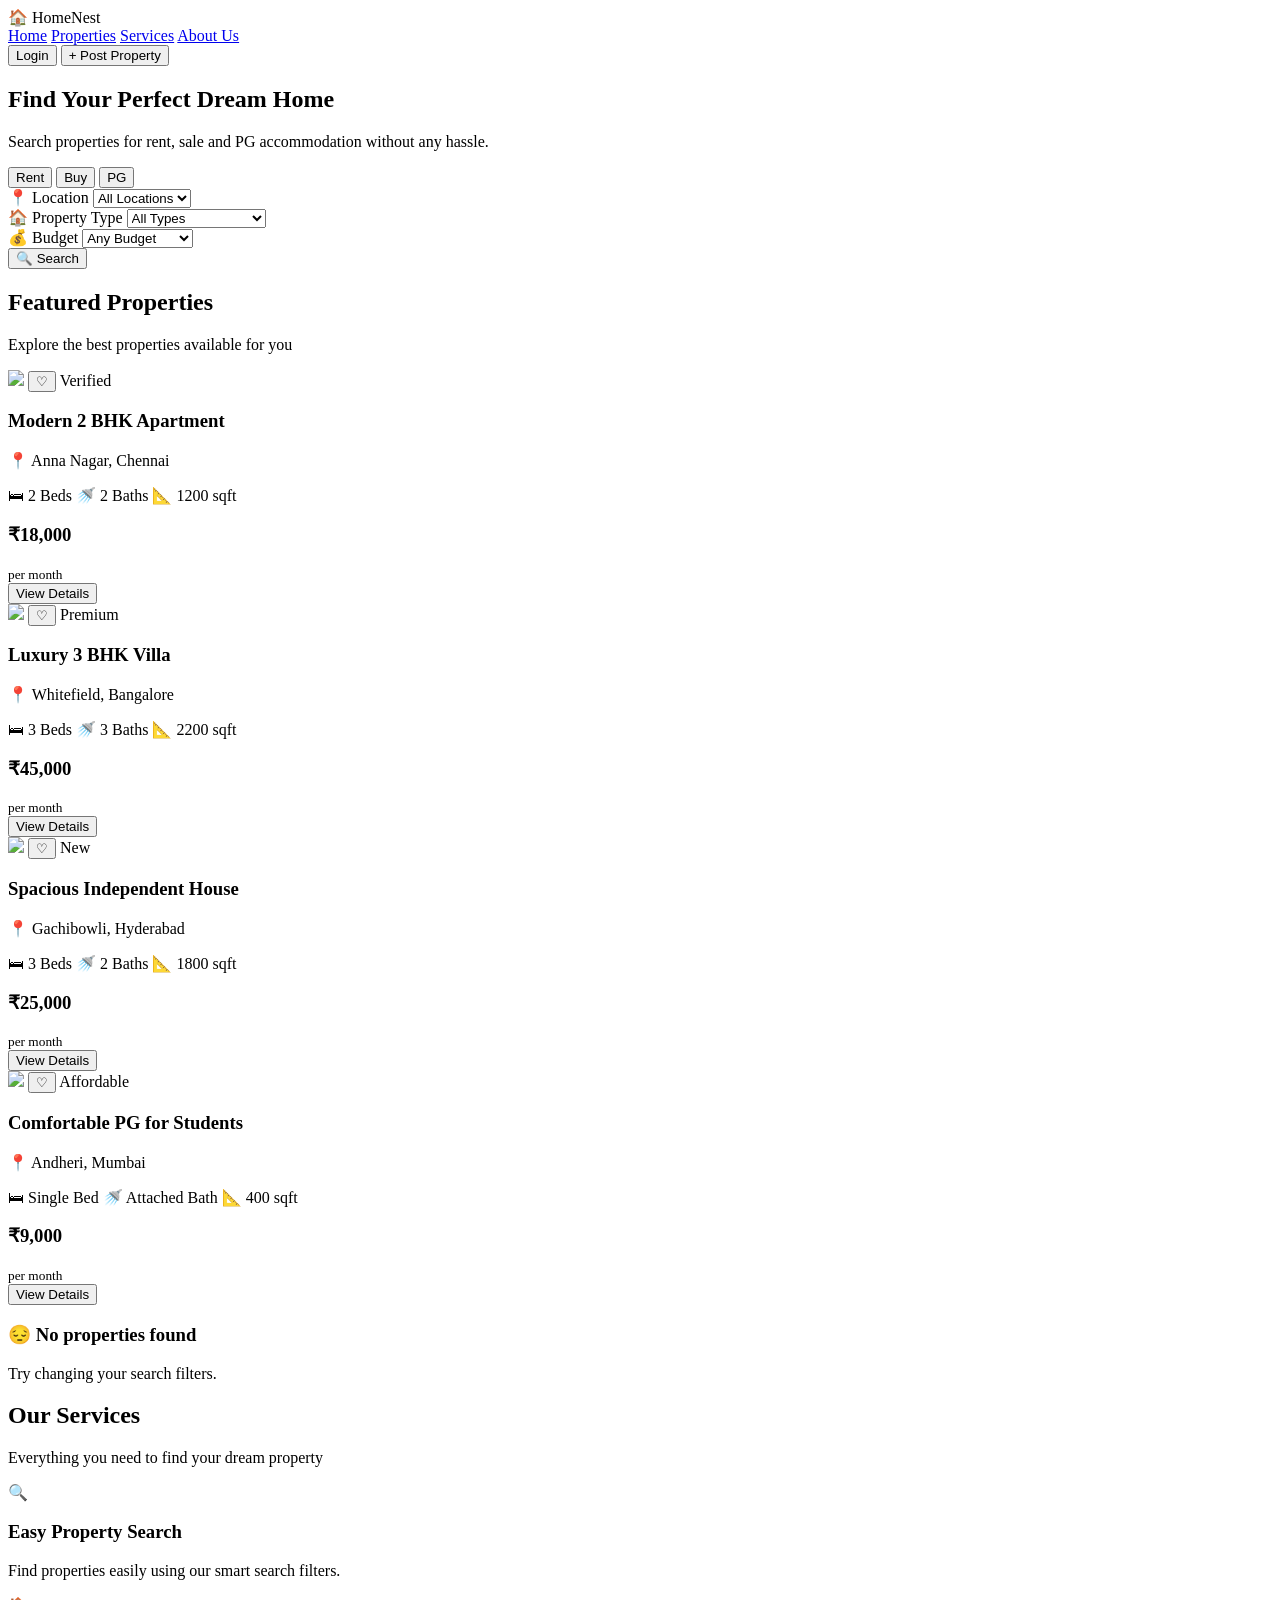
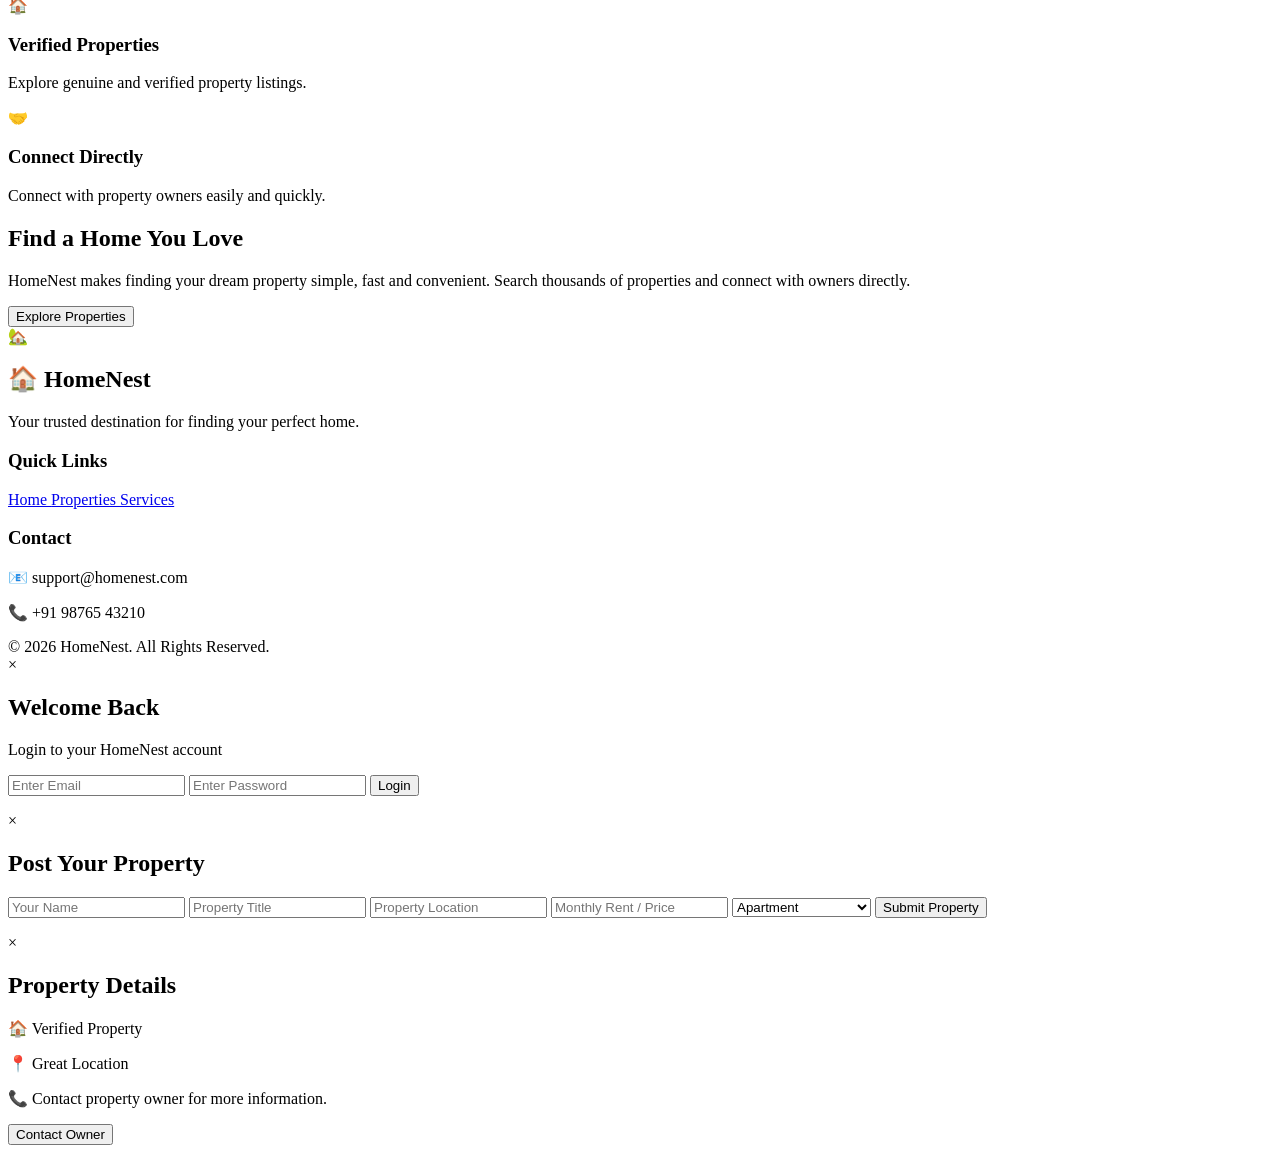
==== index.html @ fd01ce0f "Move index.html to root" ====
<!DOCTYPE html>
<html lang="en">
<head>
    <meta charset="UTF-8">
    <meta name="viewport" content="width=device-width, initial-scale=1.0">

    <title>HomeNest - Find Your Perfect Home</title>

    <link rel="stylesheet" href="style.css">

    <!-- Google Font -->
    <link href="https://fonts.googleapis.com/css2?family=Poppins:wght@300;400;500;600;700&display=swap" rel="stylesheet">
</head>

<body>

    <!-- ================= HEADER ================= -->

    <header class="header">

        <div class="logo">
            <span>🏠</span> HomeNest
        </div>

        <nav class="navbar">
            <a href="#home">Home</a>
            <a href="#properties">Properties</a>
            <a href="#services">Services</a>
            <a href="#about">About Us</a>
        </nav>

        <div class="header-buttons">
            <button class="login-btn" onclick="openLogin()">
                Login
            </button>

            <button class="post-btn" onclick="openPostProperty()">
                + Post Property
            </button>
        </div>

    </header>


    <!-- ================= HERO SECTION ================= -->

    <section class="hero" id="home">

        <div class="hero-content">

            <h1>
                Find Your Perfect
                <span>Dream Home</span>
            </h1>

            <p>
                Search properties for rent, sale and PG accommodation
                without any hassle.
            </p>


            <!-- PROPERTY TYPE -->

            <div class="property-tabs">

                <button class="tab active" onclick="changeTab(this, 'Rent')">
                    Rent
                </button>

                <button class="tab" onclick="changeTab(this, 'Buy')">
                    Buy
                </button>

                <button class="tab" onclick="changeTab(this, 'PG')">
                    PG
                </button>

            </div>


            <!-- SEARCH BOX -->

            <div class="search-box">

                <div class="search-field">

                    <label>📍 Location</label>

                    <select id="location">

                        <option value="all">
                            All Locations
                        </option>

                        <option value="chennai">
                            Chennai
                        </option>

                        <option value="bangalore">
                            Bangalore
                        </option>

                        <option value="hyderabad">
                            Hyderabad
                        </option>

                        <option value="mumbai">
                            Mumbai
                        </option>

                    </select>

                </div>


                <div class="search-field">

                    <label>🏠 Property Type</label>

                    <select id="propertyType">

                        <option value="all">
                            All Types
                        </option>

                        <option value="Apartment">
                            Apartment
                        </option>

                        <option value="Villa">
                            Villa
                        </option>

                        <option value="House">
                            Independent House
                        </option>

                        <option value="PG">
                            PG
                        </option>

                    </select>

                </div>


                <div class="search-field">

                    <label>💰 Budget</label>

                    <select id="budget">

                        <option value="all">
                            Any Budget
                        </option>

                        <option value="10000">
                            Below ₹10,000
                        </option>

                        <option value="20000">
                            Below ₹20,000
                        </option>

                        <option value="50000">
                            Below ₹50,000
                        </option>

                    </select>

                </div>


                <button class="search-btn" onclick="searchProperties()">
                    🔍 Search
                </button>

            </div>

        </div>

    </section>


    <!-- ================= PROPERTY SECTION ================= -->

    <section class="properties-section" id="properties">

        <div class="section-title">

            <h2>
                Featured Properties
            </h2>

            <p>
                Explore the best properties available for you
            </p>

        </div>


        <div class="property-container" id="propertyContainer">


            <!-- PROPERTY 1 -->

            <div class="property-card"
                 data-location="chennai"
                 data-type="Apartment"
                 data-price="18000">

                <div class="property-image">

                    <img src="https://images.unsplash.com/photo-1600607687920-4e2a09cf159d?auto=format&fit=crop&w=800&q=80">

                    <button class="favorite"
                            onclick="toggleFavorite(this)">
                        ♡
                    </button>

                    <span class="property-tag">
                        Verified
                    </span>

                </div>


                <div class="property-info">

                    <h3>
                        Modern 2 BHK Apartment
                    </h3>

                    <p class="location">
                        📍 Anna Nagar, Chennai
                    </p>

                    <div class="property-details">

                        <span>🛏 2 Beds</span>

                        <span>🚿 2 Baths</span>

                        <span>📐 1200 sqft</span>

                    </div>


                    <div class="property-bottom">

                        <div>

                            <h3>
                                ₹18,000
                            </h3>

                            <small>
                                per month
                            </small>

                        </div>

                        <button onclick="viewProperty('Modern 2 BHK Apartment')">
                            View Details
                        </button>

                    </div>

                </div>

            </div>



            <!-- PROPERTY 2 -->

            <div class="property-card"
                 data-location="bangalore"
                 data-type="Villa"
                 data-price="45000">

                <div class="property-image">

                    <img src="https://images.unsplash.com/photo-1600585154340-be6161a56a0c?auto=format&fit=crop&w=800&q=80">

                    <button class="favorite"
                            onclick="toggleFavorite(this)">
                        ♡
                    </button>

                    <span class="property-tag">
                        Premium
                    </span>

                </div>


                <div class="property-info">

                    <h3>
                        Luxury 3 BHK Villa
                    </h3>

                    <p class="location">
                        📍 Whitefield, Bangalore
                    </p>

                    <div class="property-details">

                        <span>🛏 3 Beds</span>

                        <span>🚿 3 Baths</span>

                        <span>📐 2200 sqft</span>

                    </div>


                    <div class="property-bottom">

                        <div>

                            <h3>
                                ₹45,000
                            </h3>

                            <small>
                                per month
                            </small>

                        </div>

                        <button onclick="viewProperty('Luxury 3 BHK Villa')">
                            View Details
                        </button>

                    </div>

                </div>

            </div>



            <!-- PROPERTY 3 -->

            <div class="property-card"
                 data-location="hyderabad"
                 data-type="House"
                 data-price="25000">

                <div class="property-image">

                    <img src="https://images.unsplash.com/photo-1600047509807-ba8f99d2cdde?auto=format&fit=crop&w=800&q=80">

                    <button class="favorite"
                            onclick="toggleFavorite(this)">
                        ♡
                    </button>

                    <span class="property-tag">
                        New
                    </span>

                </div>


                <div class="property-info">

                    <h3>
                        Spacious Independent House
                    </h3>

                    <p class="location">
                        📍 Gachibowli, Hyderabad
                    </p>

                    <div class="property-details">

                        <span>🛏 3 Beds</span>

                        <span>🚿 2 Baths</span>

                        <span>📐 1800 sqft</span>

                    </div>


                    <div class="property-bottom">

                        <div>

                            <h3>
                                ₹25,000
                            </h3>

                            <small>
                                per month
                            </small>

                        </div>

                        <button onclick="viewProperty('Spacious Independent House')">
                            View Details
                        </button>

                    </div>

                </div>

            </div>



            <!-- PROPERTY 4 -->

            <div class="property-card"
                 data-location="mumbai"
                 data-type="PG"
                 data-price="9000">

                <div class="property-image">

                    <img src="https://images.unsplash.com/photo-1522708323590-d24dbb6b0267?auto=format&fit=crop&w=800&q=80">

                    <button class="favorite"
                            onclick="toggleFavorite(this)">
                        ♡
                    </button>

                    <span class="property-tag">
                        Affordable
                    </span>

                </div>


                <div class="property-info">

                    <h3>
                        Comfortable PG for Students
                    </h3>

                    <p class="location">
                        📍 Andheri, Mumbai
                    </p>

                    <div class="property-details">

                        <span>🛏 Single Bed</span>

                        <span>🚿 Attached Bath</span>

                        <span>📐 400 sqft</span>

                    </div>


                    <div class="property-bottom">

                        <div>

                            <h3>
                                ₹9,000
                            </h3>

                            <small>
                                per month
                            </small>

                        </div>

                        <button onclick="viewProperty('Comfortable PG for Students')">
                            View Details
                        </button>

                    </div>

                </div>

            </div>


        </div>


        <div class="no-results" id="noResults">

            <h3>
                😔 No properties found
            </h3>

            <p>
                Try changing your search filters.
            </p>

        </div>

    </section>



    <!-- ================= SERVICES ================= -->

    <section class="services" id="services">

        <div class="section-title">

            <h2>
                Our Services
            </h2>

            <p>
                Everything you need to find your dream property
            </p>

        </div>


        <div class="service-container">

            <div class="service-card">

                <div class="service-icon">
                    🔍
                </div>

                <h3>
                    Easy Property Search
                </h3>

                <p>
                    Find properties easily using our smart search filters.
                </p>

            </div>


            <div class="service-card">

                <div class="service-icon">
                    🏠
                </div>

                <h3>
                    Verified Properties
                </h3>

                <p>
                    Explore genuine and verified property listings.
                </p>

            </div>


            <div class="service-card">

                <div class="service-icon">
                    🤝
                </div>

                <h3>
                    Connect Directly
                </h3>

                <p>
                    Connect with property owners easily and quickly.
                </p>

            </div>

        </div>

    </section>



    <!-- ================= ABOUT ================= -->

    <section class="about" id="about">

        <div class="about-content">

            <div>

                <h2>
                    Find a Home You Love
                </h2>

                <p>
                    HomeNest makes finding your dream property
                    simple, fast and convenient. Search thousands
                    of properties and connect with owners directly.
                </p>

                <button onclick="scrollToProperties()">
                    Explore Properties
                </button>

            </div>

            <div class="about-icon">
                🏡
            </div>

        </div>

    </section>



    <!-- ================= FOOTER ================= -->

    <footer>

        <div class="footer-content">

            <div>

                <h2>
                    🏠 HomeNest
                </h2>

                <p>
                    Your trusted destination for finding
                    your perfect home.
                </p>

            </div>


            <div>

                <h3>
                    Quick Links
                </h3>

                <a href="#home">
                    Home
                </a>

                <a href="#properties">
                    Properties
                </a>

                <a href="#services">
                    Services
                </a>

            </div>


            <div>

                <h3>
                    Contact
                </h3>

                <p>
                    📧 support@homenest.com
                </p>

                <p>
                    📞 +91 98765 43210
                </p>

            </div>

        </div>


        <div class="copyright">

            © 2026 HomeNest. All Rights Reserved.

        </div>

    </footer>



    <!-- ================= LOGIN MODAL ================= -->

    <div class="modal" id="loginModal">

        <div class="modal-content">

            <span class="close"
                  onclick="closeLogin()">
                ×
            </span>

            <h2>
                Welcome Back
            </h2>

            <p>
                Login to your HomeNest account
            </p>


            <input type="email"
                   placeholder="Enter Email">


            <input type="password"
                   placeholder="Enter Password">


            <button onclick="loginUser()">
                Login
            </button>


            <p id="loginMessage"></p>

        </div>

    </div>



    <!-- ================= POST PROPERTY MODAL ================= -->

    <div class="modal" id="postModal">

        <div class="modal-content">

            <span class="close"
                  onclick="closePostProperty()">
                ×
            </span>

            <h2>
                Post Your Property
            </h2>


            <input type="text"
                   id="ownerName"
                   placeholder="Your Name">


            <input type="text"
                   id="propertyTitle"
                   placeholder="Property Title">


            <input type="text"
                   id="propertyLocation"
                   placeholder="Property Location">


            <input type="number"
                   id="propertyPrice"
                   placeholder="Monthly Rent / Price">


            <select id="postPropertyType">

                <option>
                    Apartment
                </option>

                <option>
                    Villa
                </option>

                <option>
                    Independent House
                </option>

                <option>
                    PG
                </option>

            </select>


            <button onclick="postProperty()">
                Submit Property
            </button>


            <p id="postMessage"></p>

        </div>

    </div>



    <!-- ================= DETAILS MODAL ================= -->

    <div class="modal" id="detailsModal">

        <div class="modal-content">

            <span class="close"
                  onclick="closeDetails()">
                ×
            </span>

            <h2 id="detailsTitle">
                Property Details
            </h2>

            <p>
                🏠 Verified Property
            </p>

            <p>
                📍 Great Location
            </p>

            <p>
                📞 Contact property owner for more information.
            </p>

            <button onclick="alert('Owner contact request sent!')">
                Contact Owner
            </button>

        </div>

    </div>



    <script src="script.js"></script>

</body>
</html>
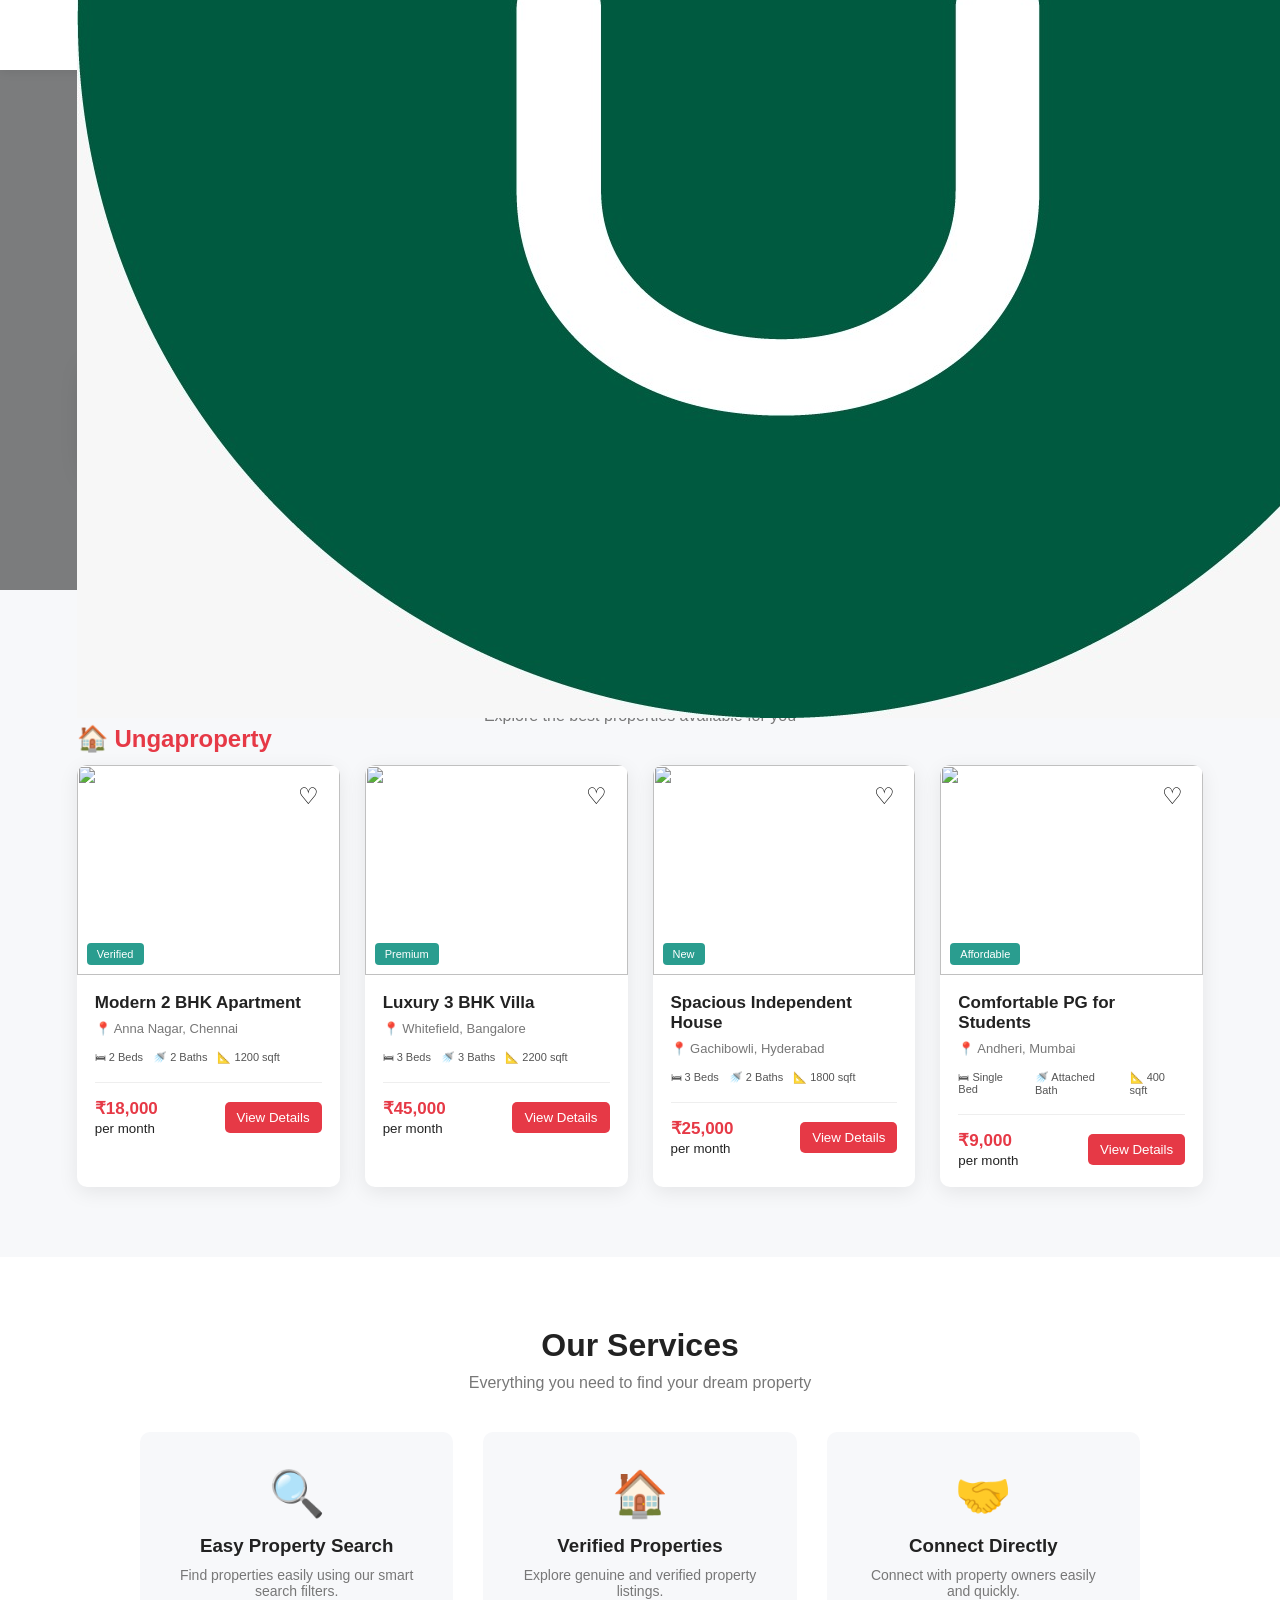
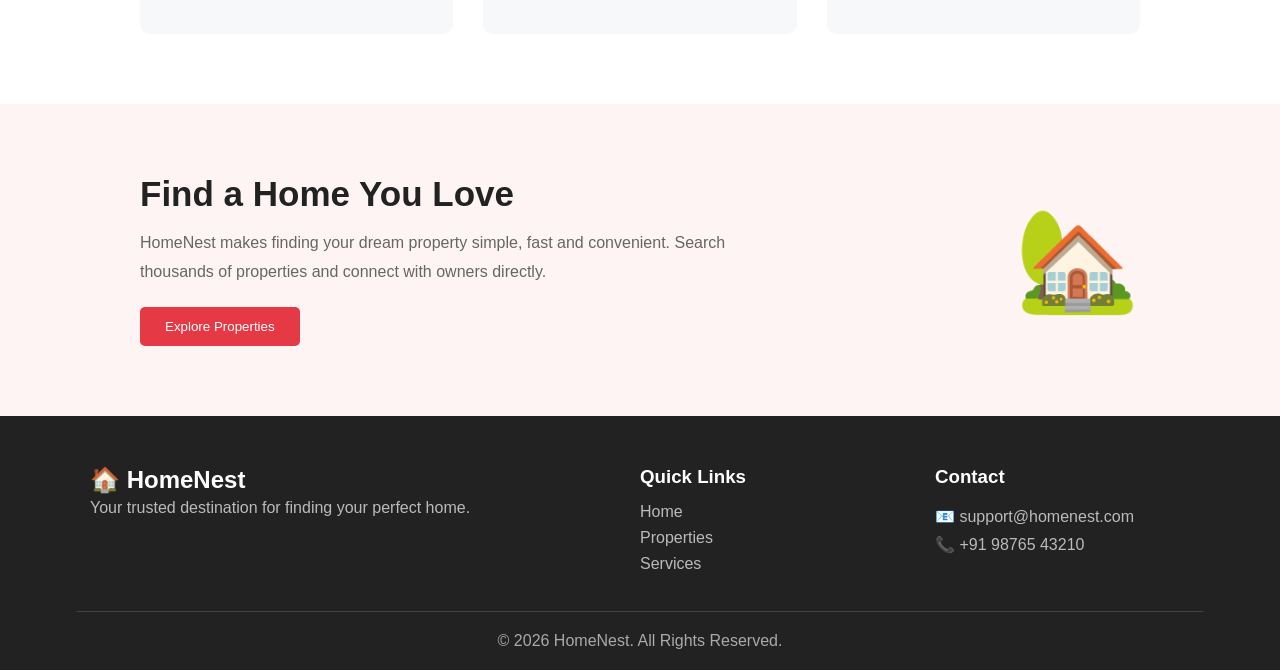
==== commit 145da01d: "Update Ungaproperty logo" ====
--- a/index.html
+++ b/index.html
@@ -4,7 +4,7 @@
     <meta charset="UTF-8">
     <meta name="viewport" content="width=device-width, initial-scale=1.0">
 
-    <title>HomeNest - Find Your Perfect Home</title>
+    <title>Ungaproperty - Find Your Perfect Home</title>
 
     <link rel="stylesheet" href="style.css">
 
@@ -19,7 +19,8 @@
     <header class="header">
 
         <div class="logo">
-            <span>🏠</span> HomeNest
+            <img src="logo.jpg.jpeg"alt="Ungaproperty logo">
+            <span>🏠</span> Ungaproperty
         </div>
 
         <nav class="navbar">
--- a/style.css
+++ b/style.css
@@ -0,0 +1,592 @@
+* {
+    margin: 0;
+    padding: 0;
+    box-sizing: border-box;
+}
+
+html {
+    scroll-behavior: smooth;
+}
+
+body {
+    font-family: "Poppins", sans-serif;
+    background: #f7f8fa;
+    color: #222;
+}
+
+
+/* ================= HEADER ================= */
+
+.header {
+    height: 70px;
+    background: white;
+    display: flex;
+    align-items: center;
+    justify-content: space-between;
+    padding: 0 6%;
+    box-shadow: 0 2px 10px rgba(0,0,0,0.08);
+    position: sticky;
+    top: 0;
+    z-index: 1000;
+}
+
+.logo {
+    font-size: 24px;
+    font-weight: 700;
+    color: #e63946;
+}
+
+.logo span {
+    font-size: 25px;
+}
+
+.navbar {
+    display: flex;
+    gap: 30px;
+}
+
+.navbar a {
+    text-decoration: none;
+    color: #333;
+    font-size: 15px;
+    font-weight: 500;
+}
+
+.navbar a:hover {
+    color: #e63946;
+}
+
+.header-buttons {
+    display: flex;
+    gap: 10px;
+}
+
+.login-btn,
+.post-btn {
+    padding: 10px 18px;
+    border-radius: 6px;
+    cursor: pointer;
+    font-weight: 500;
+}
+
+.login-btn {
+    background: white;
+    border: 1px solid #e63946;
+    color: #e63946;
+}
+
+.post-btn {
+    border: none;
+    background: #e63946;
+    color: white;
+}
+
+.login-btn:hover,
+.post-btn:hover {
+    opacity: 0.85;
+}
+
+
+/* ================= HERO ================= */
+
+.hero {
+    min-height: 520px;
+    background:
+    linear-gradient(
+        rgba(0,0,0,0.5),
+        rgba(0,0,0,0.5)
+    ),
+    url("https://images.unsplash.com/photo-1600607687939-ce8a6c25118c?auto=format&fit=crop&w=1600&q=80");
+
+    background-size: cover;
+    background-position: center;
+
+    display: flex;
+    justify-content: center;
+    align-items: center;
+
+    padding: 60px 20px;
+}
+
+.hero-content {
+    width: 100%;
+    max-width: 1100px;
+    text-align: center;
+    color: white;
+}
+
+.hero h1 {
+    font-size: 48px;
+    margin-bottom: 15px;
+}
+
+.hero h1 span {
+    color: #ffca3a;
+}
+
+.hero p {
+    font-size: 18px;
+    margin-bottom: 30px;
+}
+
+
+/* ================= TABS ================= */
+
+.property-tabs {
+    display: flex;
+    justify-content: center;
+    margin-bottom: 0;
+}
+
+.tab {
+    padding: 13px 40px;
+    border: none;
+    background: white;
+    cursor: pointer;
+    font-size: 15px;
+}
+
+.tab:first-child {
+    border-radius: 8px 0 0 0;
+}
+
+.tab:last-child {
+    border-radius: 0 8px 0 0;
+}
+
+.tab.active {
+    background: #e63946;
+    color: white;
+}
+
+
+/* ================= SEARCH ================= */
+
+.search-box {
+    background: white;
+    padding: 20px;
+    display: flex;
+    gap: 15px;
+    align-items: end;
+    border-radius: 0 8px 8px 8px;
+    box-shadow: 0 10px 30px rgba(0,0,0,0.2);
+}
+
+.search-field {
+    flex: 1;
+    text-align: left;
+}
+
+.search-field label {
+    display: block;
+    color: #555;
+    font-size: 13px;
+    margin-bottom: 6px;
+}
+
+.search-field select {
+    width: 100%;
+    padding: 12px;
+    border: 1px solid #ddd;
+    border-radius: 5px;
+    outline: none;
+}
+
+.search-btn {
+    height: 45px;
+    padding: 0 25px;
+    background: #e63946;
+    color: white;
+    border: none;
+    border-radius: 5px;
+    cursor: pointer;
+    font-size: 15px;
+}
+
+.search-btn:hover {
+    background: #c92f3b;
+}
+
+
+/* ================= SECTION ================= */
+
+.properties-section,
+.services {
+    padding: 70px 6%;
+}
+
+.section-title {
+    text-align: center;
+    margin-bottom: 40px;
+}
+
+.section-title h2 {
+    font-size: 32px;
+    margin-bottom: 10px;
+}
+
+.section-title p {
+    color: #777;
+}
+
+
+/* ================= PROPERTY CARDS ================= */
+
+.property-container {
+    display: grid;
+    grid-template-columns: repeat(4, 1fr);
+    gap: 25px;
+}
+
+.property-card {
+    background: white;
+    border-radius: 10px;
+    overflow: hidden;
+    box-shadow: 0 5px 20px rgba(0,0,0,0.08);
+    transition: 0.3s;
+}
+
+.property-card:hover {
+    transform: translateY(-5px);
+    box-shadow: 0 10px 30px rgba(0,0,0,0.15);
+}
+
+.property-image {
+    height: 210px;
+    position: relative;
+}
+
+.property-image img {
+    width: 100%;
+    height: 100%;
+    object-fit: cover;
+}
+
+.favorite {
+    position: absolute;
+    top: 12px;
+    right: 12px;
+    width: 38px;
+    height: 38px;
+    border-radius: 50%;
+    border: none;
+    background: white;
+    font-size: 23px;
+    cursor: pointer;
+}
+
+.favorite.active {
+    color: #e63946;
+}
+
+.property-tag {
+    position: absolute;
+    bottom: 10px;
+    left: 10px;
+    background: #2a9d8f;
+    color: white;
+    padding: 5px 10px;
+    border-radius: 4px;
+    font-size: 11px;
+}
+
+.property-info {
+    padding: 18px;
+}
+
+.property-info h3 {
+    font-size: 17px;
+    margin-bottom: 8px;
+}
+
+.location {
+    color: #777;
+    font-size: 13px;
+    margin-bottom: 15px;
+}
+
+.property-details {
+    display: flex;
+    gap: 10px;
+    font-size: 11px;
+    color: #555;
+    margin-bottom: 18px;
+}
+
+.property-bottom {
+    display: flex;
+    align-items: center;
+    justify-content: space-between;
+    border-top: 1px solid #eee;
+    padding-top: 15px;
+}
+
+.property-bottom h3 {
+    color: #e63946;
+    margin: 0;
+}
+
+.property-bottom button {
+    background: #e63946;
+    color: white;
+    border: none;
+    padding: 8px 12px;
+    border-radius: 5px;
+    cursor: pointer;
+}
+
+.no-results {
+    display: none;
+    text-align: center;
+    padding: 50px;
+}
+
+
+/* ================= SERVICES ================= */
+
+.services {
+    background: white;
+}
+
+.service-container {
+    display: grid;
+    grid-template-columns: repeat(3, 1fr);
+    gap: 30px;
+    max-width: 1000px;
+    margin: auto;
+}
+
+.service-card {
+    text-align: center;
+    padding: 35px;
+    border-radius: 10px;
+    background: #f7f8fa;
+}
+
+.service-icon {
+    font-size: 45px;
+    margin-bottom: 15px;
+}
+
+.service-card h3 {
+    margin-bottom: 10px;
+}
+
+.service-card p {
+    color: #777;
+    font-size: 14px;
+}
+
+
+/* ================= ABOUT ================= */
+
+.about {
+    padding: 70px 6%;
+    background: #fff4f4;
+}
+
+.about-content {
+    max-width: 1000px;
+    margin: auto;
+    display: flex;
+    align-items: center;
+    justify-content: space-between;
+}
+
+.about-content h2 {
+    font-size: 35px;
+    margin-bottom: 15px;
+}
+
+.about-content p {
+    max-width: 600px;
+    color: #666;
+    line-height: 1.8;
+}
+
+.about-content button {
+    margin-top: 20px;
+    padding: 12px 25px;
+    border: none;
+    border-radius: 5px;
+    background: #e63946;
+    color: white;
+    cursor: pointer;
+}
+
+.about-icon {
+    font-size: 100px;
+}
+
+
+/* ================= FOOTER ================= */
+
+footer {
+    background: #222;
+    color: white;
+    padding: 50px 6% 20px;
+}
+
+.footer-content {
+    display: grid;
+    grid-template-columns: 2fr 1fr 1fr;
+    gap: 40px;
+    max-width: 1100px;
+    margin: auto;
+}
+
+.footer-content h3 {
+    margin-bottom: 15px;
+}
+
+.footer-content a {
+    display: block;
+    color: #bbb;
+    text-decoration: none;
+    margin-bottom: 8px;
+}
+
+.footer-content p {
+    color: #bbb;
+    line-height: 1.8;
+}
+
+.copyright {
+    text-align: center;
+    border-top: 1px solid #444;
+    padding-top: 20px;
+    margin-top: 30px;
+    color: #aaa;
+}
+
+
+/* ================= MODAL ================= */
+
+.modal {
+    display: none;
+    position: fixed;
+    z-index: 2000;
+    left: 0;
+    top: 0;
+    width: 100%;
+    height: 100%;
+    background: rgba(0,0,0,0.6);
+    align-items: center;
+    justify-content: center;
+}
+
+.modal-content {
+    background: white;
+    width: 90%;
+    max-width: 450px;
+    padding: 35px;
+    border-radius: 10px;
+    position: relative;
+}
+
+.modal-content h2 {
+    margin-bottom: 10px;
+}
+
+.modal-content p {
+    color: #777;
+    margin-bottom: 15px;
+}
+
+.modal-content input,
+.modal-content select {
+    width: 100%;
+    padding: 12px;
+    margin: 8px 0;
+    border: 1px solid #ddd;
+    border-radius: 5px;
+}
+
+.modal-content button {
+    width: 100%;
+    padding: 12px;
+    margin-top: 10px;
+    border: none;
+    background: #e63946;
+    color: white;
+    border-radius: 5px;
+    cursor: pointer;
+}
+
+.close {
+    position: absolute;
+    top: 10px;
+    right: 20px;
+    font-size: 28px;
+    cursor: pointer;
+}
+
+
+/* ================= RESPONSIVE ================= */
+
+@media (max-width: 1000px) {
+
+    .property-container {
+        grid-template-columns: repeat(2, 1fr);
+    }
+
+    .search-box {
+        flex-wrap: wrap;
+    }
+
+    .search-field {
+        min-width: 45%;
+    }
+
+}
+
+
+@media (max-width: 700px) {
+
+    .header {
+        height: auto;
+        padding: 15px;
+        flex-wrap: wrap;
+        gap: 15px;
+    }
+
+    .navbar {
+        order: 3;
+        width: 100%;
+        justify-content: center;
+    }
+
+    .hero h1 {
+        font-size: 35px;
+    }
+
+    .search-box {
+        flex-direction: column;
+    }
+
+    .search-field {
+        width: 100%;
+    }
+
+    .search-btn {
+        width: 100%;
+    }
+
+    .property-container {
+        grid-template-columns: 1fr;
+    }
+
+    .service-container {
+        grid-template-columns: 1fr;
+    }
+
+    .about-content {
+        flex-direction: column;
+        text-align: center;
+    }
+
+    .footer-content {
+        grid-template-columns: 1fr;
+    }
+
+}
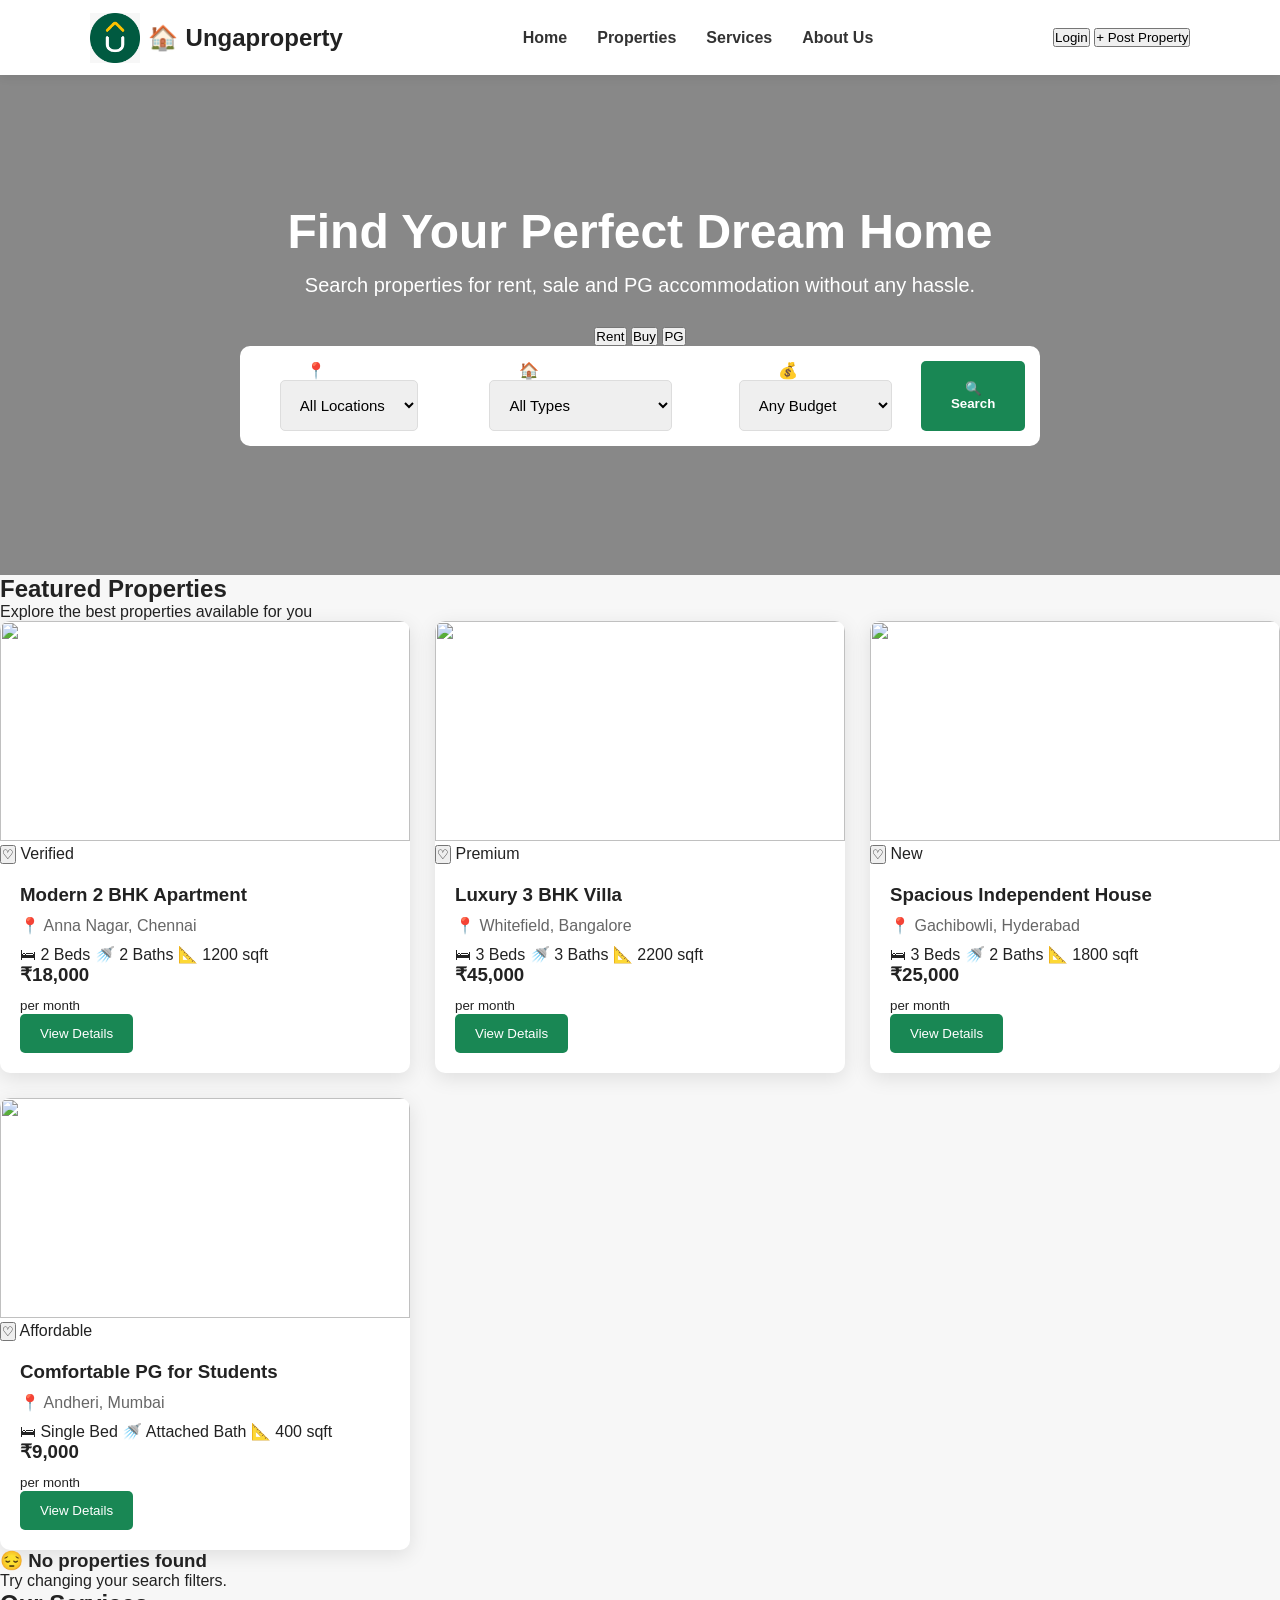
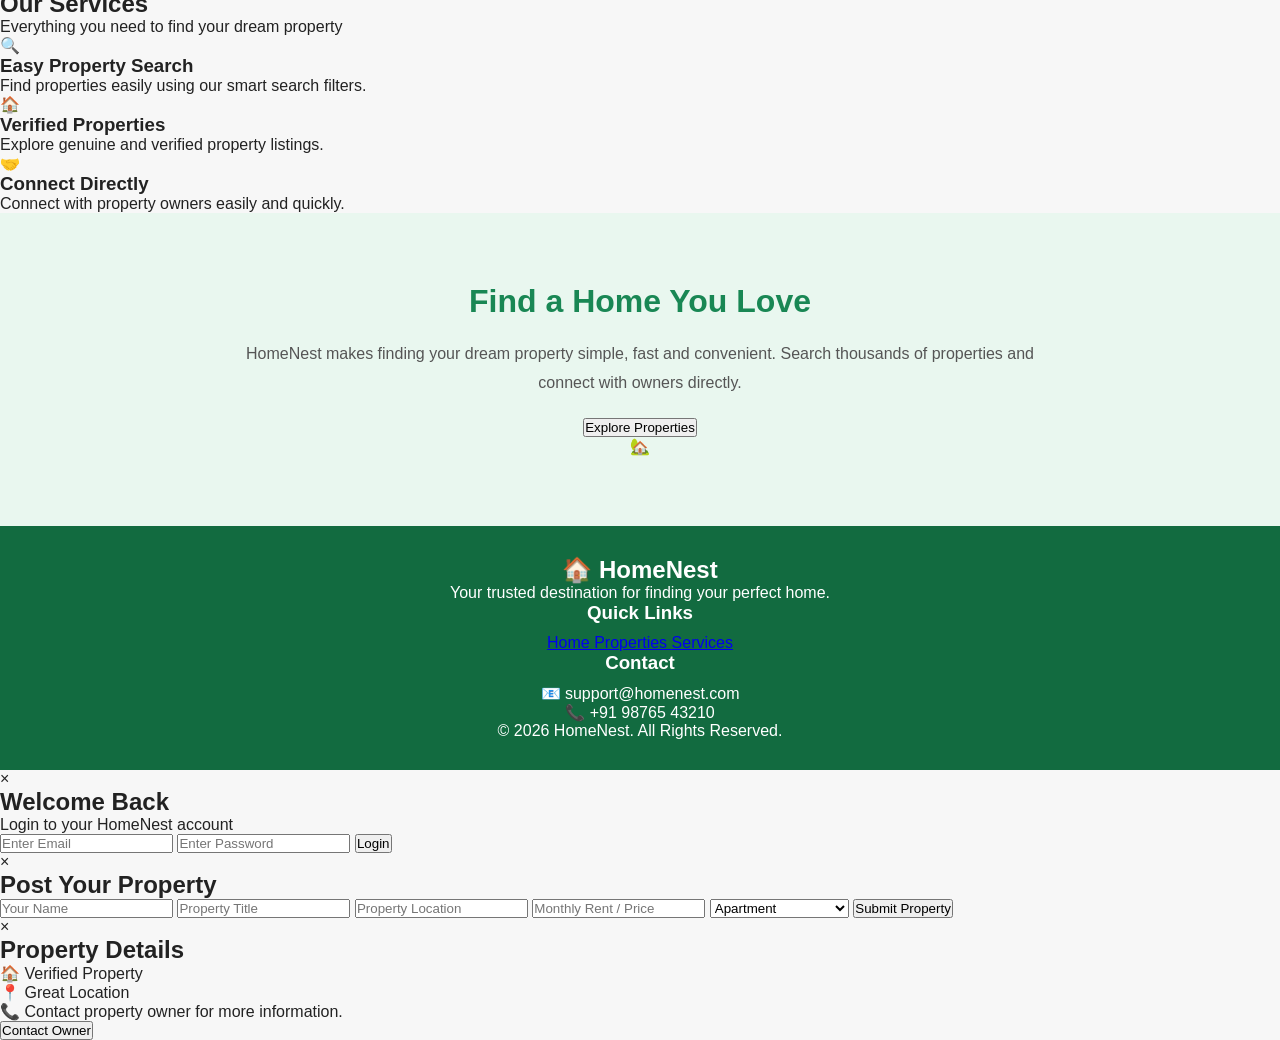
==== commit 4c48e63b: "Fix Ungaproperty logo" ====
--- a/index.html
+++ b/index.html
@@ -19,7 +19,7 @@
     <header class="header">
 
         <div class="logo">
-            <img src="logo.jpg.jpeg"alt="Ungaproperty logo">
+            <img src="logo.jpg.jpeg"alt="Ungaproperty logo.jpg.jpeg">
             <span>🏠</span> Ungaproperty
         </div>
 
--- a/style.css
+++ b/style.css
@@ -4,99 +4,96 @@
     box-sizing: border-box;
 }
 
-html {
-    scroll-behavior: smooth;
+:root {
+    --green: #198754;
+    --dark-green: #126b40;
+    --light-green: #e9f7ef;
+    --white: #ffffff;
+    --dark: #222222;
 }
 
 body {
-    font-family: "Poppins", sans-serif;
-    background: #f7f8fa;
-    color: #222;
-}
-
-
-/* ================= HEADER ================= */
-
-.header {
-    height: 70px;
-    background: white;
+    font-family: Arial, sans-serif;
+    color: var(--dark);
+    background: #f7f7f7;
+}
+
+
+/* HEADER */
+
+header {
+    height: 75px;
+    background: var(--white);
     display: flex;
     align-items: center;
     justify-content: space-between;
-    padding: 0 6%;
+    padding: 10px 7%;
     box-shadow: 0 2px 10px rgba(0,0,0,0.08);
     position: sticky;
     top: 0;
     z-index: 1000;
 }
 
+.logo-area {
+    display: flex;
+    align-items: center;
+    gap: 10px;
+    height: 60px;
+}
+
 .logo {
+    display: flex;
+    align-items: center;
+    gap: 8px;
     font-size: 24px;
-    font-weight: 700;
-    color: #e63946;
-}
-
-.logo span {
-    font-size: 25px;
-}
-
-.navbar {
+    font-weight: 600;
+}
+
+.logo img {
+    width: 50px !important;
+    height: 50px !important;
+    max-width: 50px !important;
+    max-height: 50px !important;
+    object-fit: contain;
+    display: block;
+}
+.logo-area h2 {
+    color: var(--green);
+    font-size: 24px;
+}
+
+nav {
     display: flex;
     gap: 30px;
 }
 
-.navbar a {
+nav a {
     text-decoration: none;
     color: #333;
-    font-size: 15px;
-    font-weight: 500;
-}
-
-.navbar a:hover {
-    color: #e63946;
-}
-
-.header-buttons {
-    display: flex;
-    gap: 10px;
-}
-
-.login-btn,
-.post-btn {
-    padding: 10px 18px;
-    border-radius: 6px;
-    cursor: pointer;
-    font-weight: 500;
-}
-
-.login-btn {
-    background: white;
-    border: 1px solid #e63946;
-    color: #e63946;
-}
-
-.post-btn {
+    font-weight: bold;
+}
+
+nav a:hover {
+    color: var(--green);
+}
+
+.menu-btn {
+    display: none;
+    background: var(--green);
+    color: white;
     border: none;
-    background: #e63946;
-    color: white;
-}
-
-.login-btn:hover,
-.post-btn:hover {
-    opacity: 0.85;
-}
-
-
-/* ================= HERO ================= */
+    padding: 8px 12px;
+    font-size: 20px;
+}
+
+
+/* HERO */
 
 .hero {
-    min-height: 520px;
+    min-height: 500px;
     background:
-    linear-gradient(
-        rgba(0,0,0,0.5),
-        rgba(0,0,0,0.5)
-    ),
-    url("https://images.unsplash.com/photo-1600607687939-ce8a6c25118c?auto=format&fit=crop&w=1600&q=80");
+        linear-gradient(rgba(0,0,0,0.45), rgba(0,0,0,0.45)),
+        url("https://images.unsplash.com/photo-1564013799919-ab600027ffc6?auto=format&fit=crop&w=1600&q=80");
 
     background-size: cover;
     background-position: center;
@@ -104,15 +101,13 @@
     display: flex;
     justify-content: center;
     align-items: center;
-
-    padding: 60px 20px;
+    text-align: center;
 }
 
 .hero-content {
-    width: 100%;
-    max-width: 1100px;
-    text-align: center;
-    color: white;
+    color: white;
+    width: 90%;
+    max-width: 900px;
 }
 
 .hero h1 {
@@ -120,121 +115,70 @@
     margin-bottom: 15px;
 }
 
-.hero h1 span {
-    color: #ffca3a;
-}
-
 .hero p {
-    font-size: 18px;
+    font-size: 20px;
     margin-bottom: 30px;
 }
 
 
-/* ================= TABS ================= */
-
-.property-tabs {
-    display: flex;
-    justify-content: center;
-    margin-bottom: 0;
-}
-
-.tab {
-    padding: 13px 40px;
-    border: none;
-    background: white;
-    cursor: pointer;
-    font-size: 15px;
-}
-
-.tab:first-child {
-    border-radius: 8px 0 0 0;
-}
-
-.tab:last-child {
-    border-radius: 0 8px 0 0;
-}
-
-.tab.active {
-    background: #e63946;
-    color: white;
-}
-
-
-/* ================= SEARCH ================= */
+/* SEARCH */
 
 .search-box {
     background: white;
-    padding: 20px;
-    display: flex;
-    gap: 15px;
-    align-items: end;
-    border-radius: 0 8px 8px 8px;
-    box-shadow: 0 10px 30px rgba(0,0,0,0.2);
-}
-
-.search-field {
+    padding: 15px;
+    border-radius: 10px;
+    display: flex;
+    gap: 10px;
+    max-width: 800px;
+    margin: auto;
+}
+
+.search-box input,
+.search-box select {
     flex: 1;
-    text-align: left;
-}
-
-.search-field label {
-    display: block;
-    color: #555;
-    font-size: 13px;
-    margin-bottom: 6px;
-}
-
-.search-field select {
-    width: 100%;
-    padding: 12px;
+    padding: 15px;
     border: 1px solid #ddd;
     border-radius: 5px;
-    outline: none;
-}
-
-.search-btn {
-    height: 45px;
-    padding: 0 25px;
-    background: #e63946;
+    font-size: 15px;
+}
+
+.search-box button {
+    background: var(--green);
     color: white;
     border: none;
+    padding: 15px 25px;
     border-radius: 5px;
     cursor: pointer;
-    font-size: 15px;
-}
-
-.search-btn:hover {
-    background: #c92f3b;
-}
-
-
-/* ================= SECTION ================= */
-
-.properties-section,
-.services {
-    padding: 70px 6%;
-}
-
-.section-title {
-    text-align: center;
-    margin-bottom: 40px;
-}
-
-.section-title h2 {
+    font-weight: bold;
+}
+
+.search-box button:hover {
+    background: var(--dark-green);
+}
+
+
+/* PROPERTIES */
+
+.properties {
+    padding: 70px 7%;
+    text-align: center;
+}
+
+.properties h2,
+.about h2,
+.contact h2 {
+    color: var(--green);
     font-size: 32px;
-    margin-bottom: 10px;
-}
-
-.section-title p {
-    color: #777;
-}
-
-
-/* ================= PROPERTY CARDS ================= */
+}
+
+.section-text {
+    margin: 10px 0 40px;
+    color: #666;
+}
 
 .property-container {
     display: grid;
-    grid-template-columns: repeat(4, 1fr);
+    grid-template-columns: repeat(3, 1fr);
     gap: 25px;
 }
 
@@ -242,351 +186,135 @@
     background: white;
     border-radius: 10px;
     overflow: hidden;
-    box-shadow: 0 5px 20px rgba(0,0,0,0.08);
-    transition: 0.3s;
-}
-
-.property-card:hover {
-    transform: translateY(-5px);
-    box-shadow: 0 10px 30px rgba(0,0,0,0.15);
-}
-
-.property-image {
-    height: 210px;
-    position: relative;
-}
-
-.property-image img {
+    box-shadow: 0 5px 20px rgba(0,0,0,0.1);
+    text-align: left;
+}
+
+.property-card img {
     width: 100%;
-    height: 100%;
+    height: 220px;
     object-fit: cover;
 }
 
-.favorite {
-    position: absolute;
-    top: 12px;
-    right: 12px;
-    width: 38px;
-    height: 38px;
-    border-radius: 50%;
+.property-info {
+    padding: 20px;
+}
+
+.property-info h3 {
+    margin-bottom: 10px;
+}
+
+.property-info p {
+    color: #666;
+    margin-bottom: 10px;
+}
+
+.property-info h4 {
+    color: var(--green);
+    font-size: 20px;
+    margin-bottom: 15px;
+}
+
+.property-info button,
+.contact button {
+    background: var(--green);
+    color: white;
     border: none;
-    background: white;
-    font-size: 23px;
-    cursor: pointer;
-}
-
-.favorite.active {
-    color: #e63946;
-}
-
-.property-tag {
-    position: absolute;
-    bottom: 10px;
-    left: 10px;
-    background: #2a9d8f;
-    color: white;
-    padding: 5px 10px;
-    border-radius: 4px;
-    font-size: 11px;
-}
-
-.property-info {
-    padding: 18px;
-}
-
-.property-info h3 {
-    font-size: 17px;
-    margin-bottom: 8px;
-}
-
-.location {
-    color: #777;
-    font-size: 13px;
-    margin-bottom: 15px;
-}
-
-.property-details {
-    display: flex;
-    gap: 10px;
-    font-size: 11px;
-    color: #555;
-    margin-bottom: 18px;
-}
-
-.property-bottom {
-    display: flex;
-    align-items: center;
-    justify-content: space-between;
-    border-top: 1px solid #eee;
-    padding-top: 15px;
-}
-
-.property-bottom h3 {
-    color: #e63946;
-    margin: 0;
-}
-
-.property-bottom button {
-    background: #e63946;
-    color: white;
-    border: none;
-    padding: 8px 12px;
+    padding: 12px 20px;
     border-radius: 5px;
     cursor: pointer;
 }
 
-.no-results {
-    display: none;
-    text-align: center;
-    padding: 50px;
-}
-
-
-/* ================= SERVICES ================= */
-
-.services {
+.property-info button:hover,
+.contact button:hover {
+    background: var(--dark-green);
+}
+
+
+/* ABOUT */
+
+.about {
+    background: var(--light-green);
+    padding: 70px 10%;
+    text-align: center;
+}
+
+.about p {
+    max-width: 800px;
+    margin: 20px auto;
+    line-height: 1.8;
+    color: #555;
+}
+
+
+/* CONTACT */
+
+.contact {
+    padding: 70px 10%;
+    text-align: center;
     background: white;
 }
 
-.service-container {
-    display: grid;
-    grid-template-columns: repeat(3, 1fr);
-    gap: 30px;
-    max-width: 1000px;
-    margin: auto;
-}
-
-.service-card {
-    text-align: center;
-    padding: 35px;
-    border-radius: 10px;
-    background: #f7f8fa;
-}
-
-.service-icon {
-    font-size: 45px;
-    margin-bottom: 15px;
-}
-
-.service-card h3 {
+.contact p {
+    margin: 20px 0;
+}
+
+
+/* FOOTER */
+
+footer {
+    background: var(--dark-green);
+    color: white;
+    text-align: center;
+    padding: 30px;
+}
+
+footer h3 {
     margin-bottom: 10px;
 }
 
-.service-card p {
-    color: #777;
-    font-size: 14px;
-}
-
-
-/* ================= ABOUT ================= */
-
-.about {
-    padding: 70px 6%;
-    background: #fff4f4;
-}
-
-.about-content {
-    max-width: 1000px;
-    margin: auto;
-    display: flex;
-    align-items: center;
-    justify-content: space-between;
-}
-
-.about-content h2 {
-    font-size: 35px;
-    margin-bottom: 15px;
-}
-
-.about-content p {
-    max-width: 600px;
-    color: #666;
-    line-height: 1.8;
-}
-
-.about-content button {
-    margin-top: 20px;
-    padding: 12px 25px;
-    border: none;
-    border-radius: 5px;
-    background: #e63946;
-    color: white;
-    cursor: pointer;
-}
-
-.about-icon {
-    font-size: 100px;
-}
-
-
-/* ================= FOOTER ================= */
-
-footer {
-    background: #222;
-    color: white;
-    padding: 50px 6% 20px;
-}
-
-.footer-content {
-    display: grid;
-    grid-template-columns: 2fr 1fr 1fr;
-    gap: 40px;
-    max-width: 1100px;
-    margin: auto;
-}
-
-.footer-content h3 {
-    margin-bottom: 15px;
-}
-
-.footer-content a {
-    display: block;
-    color: #bbb;
-    text-decoration: none;
-    margin-bottom: 8px;
-}
-
-.footer-content p {
-    color: #bbb;
-    line-height: 1.8;
-}
-
-.copyright {
-    text-align: center;
-    border-top: 1px solid #444;
-    padding-top: 20px;
-    margin-top: 30px;
-    color: #aaa;
-}
-
-
-/* ================= MODAL ================= */
-
-.modal {
-    display: none;
-    position: fixed;
-    z-index: 2000;
-    left: 0;
-    top: 0;
-    width: 100%;
-    height: 100%;
-    background: rgba(0,0,0,0.6);
-    align-items: center;
-    justify-content: center;
-}
-
-.modal-content {
-    background: white;
-    width: 90%;
-    max-width: 450px;
-    padding: 35px;
-    border-radius: 10px;
-    position: relative;
-}
-
-.modal-content h2 {
-    margin-bottom: 10px;
-}
-
-.modal-content p {
-    color: #777;
-    margin-bottom: 15px;
-}
-
-.modal-content input,
-.modal-content select {
-    width: 100%;
-    padding: 12px;
-    margin: 8px 0;
-    border: 1px solid #ddd;
-    border-radius: 5px;
-}
-
-.modal-content button {
-    width: 100%;
-    padding: 12px;
-    margin-top: 10px;
-    border: none;
-    background: #e63946;
-    color: white;
-    border-radius: 5px;
-    cursor: pointer;
-}
-
-.close {
-    position: absolute;
-    top: 10px;
-    right: 20px;
-    font-size: 28px;
-    cursor: pointer;
-}
-
-
-/* ================= RESPONSIVE ================= */
-
-@media (max-width: 1000px) {
-
-    .property-container {
-        grid-template-columns: repeat(2, 1fr);
-    }
-
-    .search-box {
-        flex-wrap: wrap;
-    }
-
-    .search-field {
-        min-width: 45%;
-    }
-
-}
-
-
-@media (max-width: 700px) {
-
-    .header {
-        height: auto;
-        padding: 15px;
-        flex-wrap: wrap;
-        gap: 15px;
-    }
-
-    .navbar {
-        order: 3;
+
+/* MOBILE */
+
+@media (max-width: 768px) {
+
+    header {
+        padding: 10px 5%;
+    }
+
+    nav {
+        display: none;
+        position: absolute;
+        top: 75px;
+        left: 0;
         width: 100%;
-        justify-content: center;
+        background: white;
+        flex-direction: column;
+        padding: 20px;
+        text-align: center;
+    }
+
+    nav.active {
+        display: flex;
+    }
+
+    .menu-btn {
+        display: block;
     }
 
     .hero h1 {
-        font-size: 35px;
+        font-size: 34px;
+    }
+
+    .hero p {
+        font-size: 16px;
     }
 
     .search-box {
         flex-direction: column;
     }
 
-    .search-field {
-        width: 100%;
-    }
-
-    .search-btn {
-        width: 100%;
-    }
-
     .property-container {
         grid-template-columns: 1fr;
     }
-
-    .service-container {
-        grid-template-columns: 1fr;
-    }
-
-    .about-content {
-        flex-direction: column;
-        text-align: center;
-    }
-
-    .footer-content {
-        grid-template-columns: 1fr;
-    }
-
-}
+}
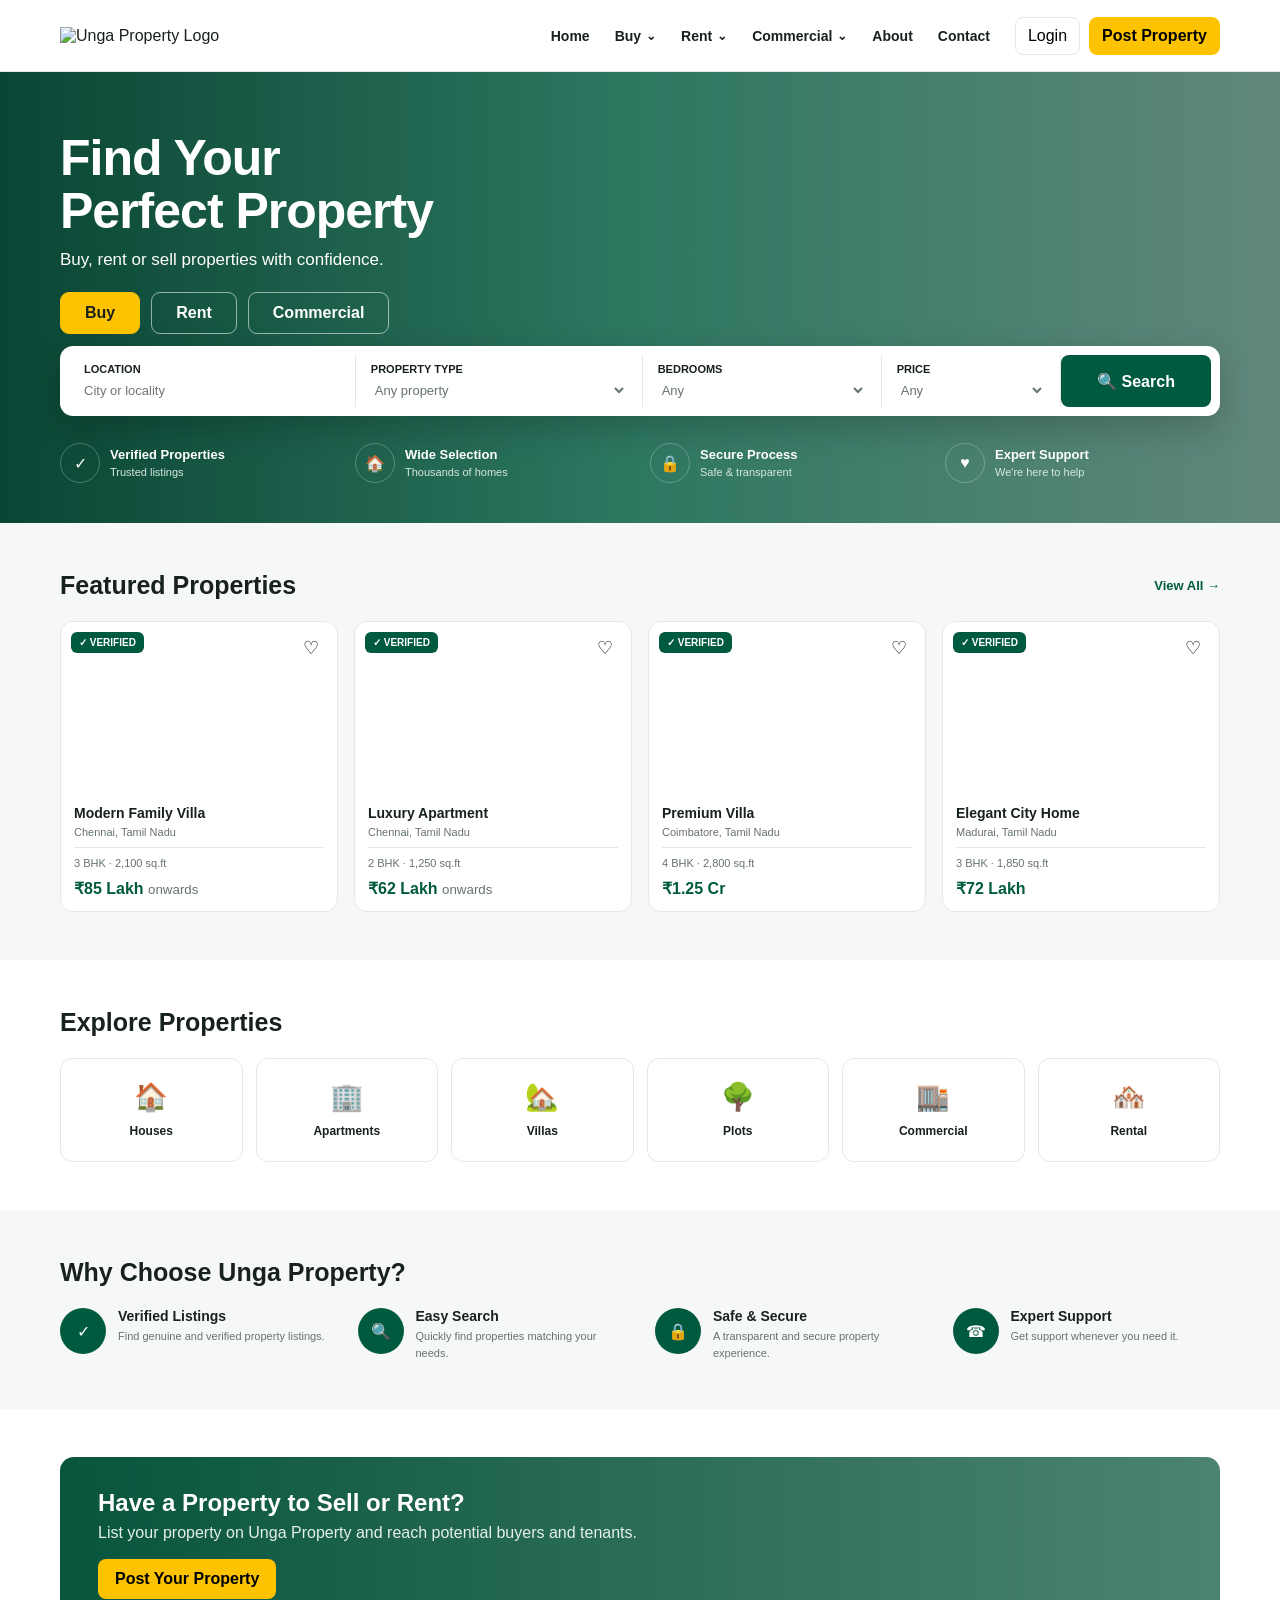
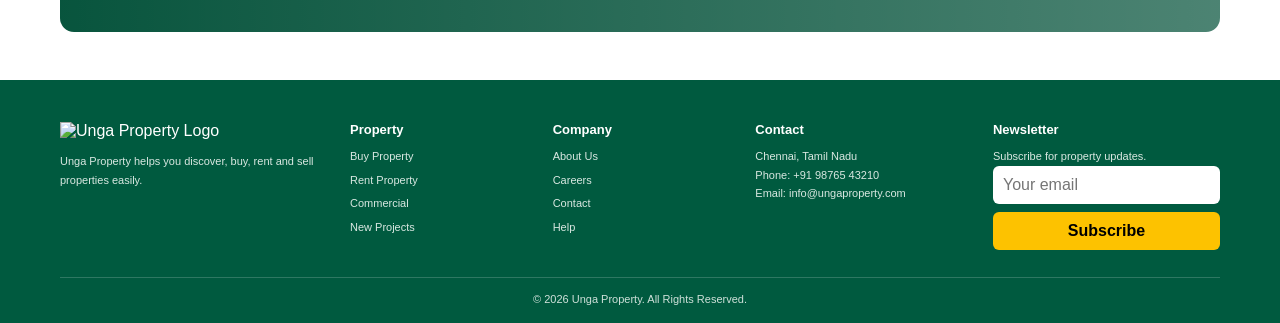
==== commit 5b3a6ac4: "Update Ungaproperty website design" ====
--- a/index.html
+++ b/index.html
@@ -1,834 +1,1434 @@
 <!DOCTYPE html>
 <html lang="en">
 <head>
-    <meta charset="UTF-8">
-    <meta name="viewport" content="width=device-width, initial-scale=1.0">
-
-    <title>Ungaproperty - Find Your Perfect Home</title>
-
-    <link rel="stylesheet" href="style.css">
-
-    <!-- Google Font -->
-    <link href="https://fonts.googleapis.com/css2?family=Poppins:wght@300;400;500;600;700&display=swap" rel="stylesheet">
+  <meta charset="UTF-8">
+  <meta name="viewport" content="width=device-width, initial-scale=1.0">
+
+  <title>Unga Property - Find Your Perfect Property</title>
+
+  <style>
+    :root {
+      --green: #005a3f;
+      --dark-green: #00462f;
+      --yellow: #fdc200;
+      --text: #17211d;
+      --muted: #66736d;
+      --border: #e4e9e6;
+      --background: #f6f8f7;
+    }
+
+    * {
+      box-sizing: border-box;
+      margin: 0;
+      padding: 0;
+    }
+
+    html {
+      scroll-behavior: smooth;
+    }
+
+    body {
+      font-family: Arial, sans-serif;
+      color: var(--text);
+      background: white;
+    }
+
+    button,
+    input,
+    select {
+      font: inherit;
+    }
+
+    button {
+      cursor: pointer;
+    }
+
+    a {
+      text-decoration: none;
+      color: inherit;
+    }
+
+    .container {
+      width: min(1160px, 92%);
+      margin: auto;
+    }
+
+    /* ================= HEADER ================= */
+
+    header {
+      height: 72px;
+      background: white;
+      border-bottom: 1px solid var(--border);
+      position: sticky;
+      top: 0;
+      z-index: 100;
+    }
+
+    .nav {
+      height: 100%;
+      display: flex;
+      align-items: center;
+      gap: 25px;
+    }
+
+    .logo {
+      width: 180px;
+      height: 62px;
+      object-fit: contain;
+      object-position: left center;
+    }
+
+    .navlinks {
+      display: flex;
+      align-items: center;
+      gap: 25px;
+      margin-left: auto;
+      font-size: 14px;
+      font-weight: 650;
+    }
+
+    .navlinks a:hover {
+      color: var(--green);
+    }
+
+    .actions {
+      display: flex;
+      gap: 9px;
+      align-items: center;
+    }
+
+    .actions button {
+      border: 1px solid var(--border);
+      background: white;
+      border-radius: 8px;
+      padding: 9px 12px;
+    }
+
+    .actions .post {
+      background: var(--yellow);
+      border-color: var(--yellow);
+      font-weight: 800;
+    }
+
+    .menu {
+      display: none;
+      margin-left: auto;
+      border: 0;
+      background: transparent;
+      font-size: 25px;
+    }
+
+    /* ================= DROPDOWN ================= */
+
+    .navdrop {
+      position: relative;
+      height: 72px;
+      display: flex;
+      align-items: center;
+    }
+
+    .navdrop > a {
+      display: flex;
+      align-items: center;
+      gap: 5px;
+      height: 100%;
+    }
+
+    .navdrop > a::after {
+      content: "⌄";
+      font-size: 12px;
+    }
+
+    .dropdown {
+      position: absolute;
+      top: 64px;
+      left: -14px;
+      min-width: 190px;
+      background: white;
+      border: 1px solid var(--border);
+      border-radius: 10px;
+      box-shadow: 0 12px 28px rgba(0,0,0,.12);
+      padding: 8px;
+      opacity: 0;
+      visibility: hidden;
+      transform: translateY(5px);
+      transition: .15s;
+      z-index: 200;
+    }
+
+    .navdrop:hover .dropdown {
+      opacity: 1;
+      visibility: visible;
+      transform: translateY(0);
+    }
+
+    .dropdown a {
+      display: block;
+      padding: 10px 12px;
+      border-radius: 7px;
+      font-size: 13px;
+      white-space: nowrap;
+    }
+
+    .dropdown a:hover {
+      background: var(--background);
+      color: var(--green);
+    }
+
+    /* ================= HERO ================= */
+
+    .hero {
+      color: white;
+      padding: 60px 0 40px;
+      min-height: 430px;
+
+      background:
+        linear-gradient(
+          90deg,
+          rgba(0,62,44,.96),
+          rgba(0,90,63,.82),
+          rgba(0,62,44,.62)
+        ),
+        url("https://images.unsplash.com/photo-1600607687939-ce8a6c25118c?auto=format&fit=crop&w=1800&q=85")
+        center/cover;
+    }
+
+    .hero h1 {
+      font-size: 50px;
+      line-height: 1.05;
+      margin-bottom: 13px;
+      letter-spacing: -1px;
+    }
+
+    .hero p {
+      font-size: 17px;
+      margin-bottom: 22px;
+    }
+
+    /* ================= SEARCH ================= */
+
+    .tabs {
+      display: flex;
+      gap: 11px;
+      margin-bottom: 12px;
+    }
+
+    .tab {
+      border: 1px solid rgba(255,255,255,.55);
+      background: transparent;
+      color: white;
+      padding: 11px 24px;
+      border-radius: 9px;
+      font-weight: 750;
+    }
+
+    .tab.active {
+      background: var(--yellow);
+      color: #182019;
+      border-color: var(--yellow);
+    }
+
+    .search {
+      background: white;
+      color: var(--text);
+      border-radius: 13px;
+      padding: 9px;
+      display: grid;
+      grid-template-columns: 1.2fr 1.2fr 1fr .75fr 150px;
+      box-shadow: 0 12px 35px rgba(0,0,0,.2);
+    }
+
+    .field {
+      padding: 8px 15px;
+      border-right: 1px solid var(--border);
+    }
+
+    .field label {
+      display: block;
+      font-size: 11px;
+      font-weight: 800;
+      margin-bottom: 6px;
+    }
+
+    .field input,
+    .field select {
+      border: 0;
+      outline: 0;
+      width: 100%;
+      background: transparent;
+      color: var(--muted);
+      font-size: 13px;
+    }
+
+    .search button {
+      border: 0;
+      border-radius: 8px;
+      background: var(--green);
+      color: white;
+      font-weight: 800;
+    }
+
+    /* ================= TRUST ================= */
+
+    .trust {
+      display: grid;
+      grid-template-columns: repeat(4,1fr);
+      gap: 20px;
+      margin-top: 27px;
+    }
+
+    .trustitem {
+      display: flex;
+      gap: 10px;
+      align-items: center;
+    }
+
+    .trusticon {
+      width: 40px;
+      height: 40px;
+      border: 1px solid rgba(255,255,255,.25);
+      border-radius: 50%;
+      display: grid;
+      place-items: center;
+    }
+
+    .trust strong {
+      display: block;
+      font-size: 13px;
+    }
+
+    .trust span {
+      font-size: 11px;
+      color: #d7e8e1;
+    }
+
+    /* ================= SECTIONS ================= */
+
+    section {
+      padding: 48px 0;
+    }
+
+    .soft {
+      background: var(--background);
+    }
+
+    .head {
+      display: flex;
+      justify-content: space-between;
+      align-items: center;
+      margin-bottom: 21px;
+    }
+
+    .head h2 {
+      font-size: 25px;
+    }
+
+    .head a {
+      color: var(--green);
+      font-size: 13px;
+      font-weight: 800;
+    }
+
+    /* ================= PROPERTY CARDS ================= */
+
+    .cards {
+      display: grid;
+      grid-template-columns: repeat(4,1fr);
+      gap: 16px;
+    }
+
+    .card {
+      border: 1px solid var(--border);
+      border-radius: 13px;
+      overflow: hidden;
+      background: white;
+      transition: .2s;
+    }
+
+    .card:hover {
+      transform: translateY(-3px);
+      box-shadow: 0 8px 25px rgba(0,0,0,.08);
+    }
+
+    .pic {
+      height: 170px;
+      background-size: cover;
+      background-position: center;
+      position: relative;
+    }
+
+    .verified {
+      position: absolute;
+      top: 10px;
+      left: 10px;
+      background: var(--green);
+      color: white;
+      padding: 5px 8px;
+      border-radius: 6px;
+      font-size: 10px;
+      font-weight: 800;
+    }
+
+    .heart {
+      position: absolute;
+      right: 10px;
+      top: 10px;
+      border: 0;
+      background: white;
+      border-radius: 50%;
+      width: 32px;
+      height: 32px;
+      font-size: 18px;
+    }
+
+    .body {
+      padding: 13px;
+    }
+
+    .body h3 {
+      margin-bottom: 5px;
+      font-size: 14px;
+    }
+
+    .loc,
+    .meta {
+      font-size: 11px;
+      color: var(--muted);
+    }
+
+    .meta {
+      border-top: 1px solid var(--border);
+      padding-top: 9px;
+      margin-top: 9px;
+    }
+
+    .price {
+      color: var(--green);
+      font-weight: 900;
+      margin-top: 10px;
+      font-size: 16px;
+    }
+
+    .price small {
+      font-weight: 500;
+      color: var(--muted);
+    }
+
+    /* ================= CATEGORIES ================= */
+
+    .categories {
+      display: grid;
+      grid-template-columns: repeat(6,1fr);
+      gap: 13px;
+    }
+
+    .cat {
+      background: white;
+      border: 1px solid var(--border);
+      border-radius: 12px;
+      padding: 22px 8px;
+      text-align: center;
+    }
+
+    .caticon {
+      font-size: 27px;
+      color: var(--green);
+      margin-bottom: 8px;
+    }
+
+    .cat strong {
+      font-size: 12px;
+    }
+
+    /* ================= WHY CHOOSE ================= */
+
+    .why {
+      display: grid;
+      grid-template-columns: repeat(4,1fr);
+      gap: 30px;
+    }
+
+    .whyitem {
+      display: flex;
+      gap: 12px;
+    }
+
+    .whyicon {
+      width: 46px;
+      height: 46px;
+      flex: none;
+      border-radius: 50%;
+      background: var(--green);
+      color: white;
+      display: grid;
+      place-items: center;
+    }
+
+    .why h3 {
+      margin-bottom: 4px;
+      font-size: 14px;
+    }
+
+    .why p {
+      font-size: 11px;
+      color: var(--muted);
+      line-height: 1.5;
+    }
+
+    /* ================= CTA ================= */
+
+    .cta {
+      border-radius: 14px;
+      min-height: 175px;
+      padding: 32px 38px;
+      color: white;
+
+      background:
+        linear-gradient(
+          90deg,
+          rgba(0,79,55,.97),
+          rgba(0,79,55,.7)
+        ),
+        url("https://images.unsplash.com/photo-1600566753086-00f18fb6b3ea?auto=format&fit=crop&w=1400&q=85")
+        center/cover;
+    }
+
+    .cta h2 {
+      margin-bottom: 7px;
+    }
+
+    .cta p {
+      color: #e5f0eb;
+    }
+
+    .cta button {
+      margin-top: 17px;
+      background: var(--yellow);
+      border: 0;
+      border-radius: 8px;
+      padding: 11px 17px;
+      font-weight: 900;
+    }
+
+    /* ================= FOOTER ================= */
+
+    footer {
+      background: var(--green);
+      color: white;
+      padding: 42px 0 18px;
+    }
+
+    .foot {
+      display: grid;
+      grid-template-columns: 1.5fr 1fr 1fr 1.2fr 1.3fr;
+      gap: 28px;
+    }
+
+    .footlogo {
+      width: 150px;
+      height: 58px;
+      object-fit: contain;
+      object-position: left center;
+      margin-bottom: 12px;
+    }
+
+    .foot h3 {
+      font-size: 13px;
+      margin-bottom: 10px;
+    }
+
+    .foot p,
+    .foot a {
+      font-size: 11px;
+      color: #d9e8e2;
+      line-height: 1.7;
+    }
+
+    .flinks {
+      display: grid;
+      gap: 5px;
+    }
+
+    .newsletter {
+      display: flex;
+      flex-direction: column;
+      gap: 8px;
+    }
+
+    .newsletter input {
+      padding: 10px;
+      border: 0;
+      border-radius: 6px;
+    }
+
+    .newsletter button {
+      padding: 10px;
+      border: 0;
+      border-radius: 6px;
+      background: var(--yellow);
+      font-weight: 800;
+    }
+
+    .copy {
+      border-top: 1px solid rgba(255,255,255,.18);
+      margin-top: 27px;
+      padding-top: 15px;
+      text-align: center;
+      font-size: 11px;
+      color: #cfe1da;
+    }
+
+    /* ================= MOBILE ================= */
+
+    @media(max-width:1000px) {
+
+      .navlinks {
+        gap: 12px;
+      }
+
+      .cards {
+        grid-template-columns: repeat(2,1fr);
+      }
+
+      .categories {
+        grid-template-columns: repeat(3,1fr);
+      }
+
+      .why {
+        grid-template-columns: repeat(2,1fr);
+      }
+
+      .foot {
+        grid-template-columns: repeat(3,1fr);
+      }
+
+      .search {
+        grid-template-columns: 1fr 1fr;
+      }
+    }
+
+    @media(max-width:720px) {
+
+      .navlinks,
+      .actions .login {
+        display: none;
+      }
+
+      .menu {
+        display: block;
+      }
+
+      .logo {
+        width: 130px;
+      }
+
+      .hero h1 {
+        font-size: 38px;
+      }
+
+      .search {
+        grid-template-columns: 1fr;
+      }
+
+      .field {
+        border-right: 0;
+        border-bottom: 1px solid var(--border);
+        padding: 11px;
+      }
+
+      .trust {
+        grid-template-columns: 1fr 1fr;
+      }
+
+      .cards {
+        grid-template-columns: 1fr;
+      }
+
+      .categories {
+        grid-template-columns: 1fr 1fr;
+      }
+
+      .why {
+        grid-template-columns: 1fr;
+      }
+
+      .foot {
+        grid-template-columns: 1fr 1fr;
+      }
+    }
+
+    @media(max-width:450px) {
+
+      .trust {
+        grid-template-columns: 1fr;
+      }
+
+      .foot {
+        grid-template-columns: 1fr;
+      }
+    }
+  </style>
 </head>
 
 <body>
 
-    <!-- ================= HEADER ================= -->
-
-    <header class="header">
-
-        <div class="logo">
-            <img src="logo.jpg.jpeg"alt="Ungaproperty logo.jpg.jpeg">
-            <span>🏠</span> Ungaproperty
-        </div>
-
-        <nav class="navbar">
-            <a href="#home">Home</a>
-            <a href="#properties">Properties</a>
-            <a href="#services">Services</a>
+  <!-- ================= HEADER ================= -->
+
+  <header>
+
+    <div class="container nav">
+
+      <!-- YOUR LOGO -->
+      <a href="#">
+        <img
+          src="logo.jpg"
+          class="logo"
+          alt="Unga Property Logo"
+        >
+      </a>
+
+      <!-- NAVIGATION -->
+      <nav class="navlinks">
+
+        <a href="#">Home</a>
+
+        <div class="navdrop">
+          <a href="#">Buy</a>
+
+          <div class="dropdown">
+            <a href="#">Houses</a>
+            <a href="#">Apartments</a>
+            <a href="#">Villas</a>
+            <a href="#">Plots</a>
+          </div>
+        </div>
+
+        <div class="navdrop">
+          <a href="#">Rent</a>
+
+          <div class="dropdown">
+            <a href="#">Houses for Rent</a>
+            <a href="#">Apartments for Rent</a>
+            <a href="#">Commercial Rent</a>
+          </div>
+        </div>
+
+        <div class="navdrop">
+          <a href="#">Commercial</a>
+
+          <div class="dropdown">
+            <a href="#">Office</a>
+            <a href="#">Shop</a>
+            <a href="#">Warehouse</a>
+          </div>
+        </div>
+
+        <a href="#about">About</a>
+        <a href="#contact">Contact</a>
+
+      </nav>
+
+      <div class="actions">
+        <button class="login">Login</button>
+        <button class="post">Post Property</button>
+      </div>
+
+      <button class="menu">☰</button>
+
+    </div>
+
+  </header>
+
+
+  <!-- ================= HERO ================= -->
+
+  <section class="hero">
+
+    <div class="container">
+
+      <h1>Find Your<br>Perfect Property</h1>
+
+      <p>
+        Buy, rent or sell properties with confidence.
+      </p>
+
+      <div class="tabs">
+
+        <button class="tab active">
+          Buy
+        </button>
+
+        <button class="tab">
+          Rent
+        </button>
+
+        <button class="tab">
+          Commercial
+        </button>
+
+      </div>
+
+
+      <!-- SEARCH -->
+
+      <div class="search">
+
+        <div class="field">
+          <label>LOCATION</label>
+          <input
+            type="text"
+            placeholder="City or locality"
+          >
+        </div>
+
+        <div class="field">
+          <label>PROPERTY TYPE</label>
+
+          <select>
+            <option>Any property</option>
+            <option>House</option>
+            <option>Apartment</option>
+            <option>Villa</option>
+            <option>Plot</option>
+          </select>
+        </div>
+
+        <div class="field">
+          <label>BEDROOMS</label>
+
+          <select>
+            <option>Any</option>
+            <option>1 BHK</option>
+            <option>2 BHK</option>
+            <option>3 BHK</option>
+            <option>4+ BHK</option>
+          </select>
+        </div>
+
+        <div class="field">
+          <label>PRICE</label>
+
+          <select>
+            <option>Any</option>
+            <option>Below ₹25L</option>
+            <option>₹25L - ₹50L</option>
+            <option>₹50L - ₹1Cr</option>
+            <option>Above ₹1Cr</option>
+          </select>
+        </div>
+
+        <button onclick="searchProperty()">
+          🔍 Search
+        </button>
+
+      </div>
+
+
+      <!-- TRUST -->
+
+      <div class="trust">
+
+        <div class="trustitem">
+          <div class="trusticon">✓</div>
+
+          <div>
+            <strong>Verified Properties</strong>
+            <span>Trusted listings</span>
+          </div>
+        </div>
+
+        <div class="trustitem">
+          <div class="trusticon">🏠</div>
+
+          <div>
+            <strong>Wide Selection</strong>
+            <span>Thousands of homes</span>
+          </div>
+        </div>
+
+        <div class="trustitem">
+          <div class="trusticon">🔒</div>
+
+          <div>
+            <strong>Secure Process</strong>
+            <span>Safe & transparent</span>
+          </div>
+        </div>
+
+        <div class="trustitem">
+          <div class="trusticon">♥</div>
+
+          <div>
+            <strong>Expert Support</strong>
+            <span>We're here to help</span>
+          </div>
+        </div>
+
+      </div>
+
+    </div>
+
+  </section>
+
+
+  <!-- ================= PROPERTIES ================= -->
+
+  <section class="soft">
+
+    <div class="container">
+
+      <div class="head">
+
+        <h2>Featured Properties</h2>
+
+        <a href="#">
+          View All →
+        </a>
+
+      </div>
+
+
+      <div class="cards">
+
+
+        <!-- PROPERTY 1 -->
+
+        <div class="card">
+
+          <div
+            class="pic"
+            style="background-image:url('https://images.unsplash.com/photo-1600585154340-be6161a56a0c?auto=format&fit=crop&w=800&q=80')"
+          >
+
+            <span class="verified">
+              ✓ VERIFIED
+            </span>
+
+            <button class="heart">
+              ♡
+            </button>
+
+          </div>
+
+          <div class="body">
+
+            <h3>
+              Modern Family Villa
+            </h3>
+
+            <div class="loc">
+              Chennai, Tamil Nadu
+            </div>
+
+            <div class="meta">
+              3 BHK · 2,100 sq.ft
+            </div>
+
+            <div class="price">
+              ₹85 Lakh
+              <small> onwards</small>
+            </div>
+
+          </div>
+
+        </div>
+
+
+        <!-- PROPERTY 2 -->
+
+        <div class="card">
+
+          <div
+            class="pic"
+            style="background-image:url('https://images.unsplash.com/photo-1600607687920-4e2a09cf159d?auto=format&fit=crop&w=800&q=80')"
+          >
+
+            <span class="verified">
+              ✓ VERIFIED
+            </span>
+
+            <button class="heart">
+              ♡
+            </button>
+
+          </div>
+
+          <div class="body">
+
+            <h3>
+              Luxury Apartment
+            </h3>
+
+            <div class="loc">
+              Chennai, Tamil Nadu
+            </div>
+
+            <div class="meta">
+              2 BHK · 1,250 sq.ft
+            </div>
+
+            <div class="price">
+              ₹62 Lakh
+              <small> onwards</small>
+            </div>
+
+          </div>
+
+        </div>
+
+
+        <!-- PROPERTY 3 -->
+
+        <div class="card">
+
+          <div
+            class="pic"
+            style="background-image:url('https://images.unsplash.com/photo-1600566753190-17f0baa2a6c3?auto=format&fit=crop&w=800&q=80')"
+          >
+
+            <span class="verified">
+              ✓ VERIFIED
+            </span>
+
+            <button class="heart">
+              ♡
+            </button>
+
+          </div>
+
+          <div class="body">
+
+            <h3>
+              Premium Villa
+            </h3>
+
+            <div class="loc">
+              Coimbatore, Tamil Nadu
+            </div>
+
+            <div class="meta">
+              4 BHK · 2,800 sq.ft
+            </div>
+
+            <div class="price">
+              ₹1.25 Cr
+            </div>
+
+          </div>
+
+        </div>
+
+
+        <!-- PROPERTY 4 -->
+
+        <div class="card">
+
+          <div
+            class="pic"
+            style="background-image:url('https://images.unsplash.com/photo-1600585154526-990dced4db0d?auto=format&fit=crop&w=800&q=80')"
+          >
+
+            <span class="verified">
+              ✓ VERIFIED
+            </span>
+
+            <button class="heart">
+              ♡
+            </button>
+
+          </div>
+
+          <div class="body">
+
+            <h3>
+              Elegant City Home
+            </h3>
+
+            <div class="loc">
+              Madurai, Tamil Nadu
+            </div>
+
+            <div class="meta">
+              3 BHK · 1,850 sq.ft
+            </div>
+
+            <div class="price">
+              ₹72 Lakh
+            </div>
+
+          </div>
+
+        </div>
+
+
+      </div>
+
+    </div>
+
+  </section>
+
+
+  <!-- ================= CATEGORIES ================= -->
+
+  <section>
+
+    <div class="container">
+
+      <div class="head">
+        <h2>Explore Properties</h2>
+      </div>
+
+
+      <div class="categories">
+
+        <div class="cat">
+          <div class="caticon">🏠</div>
+          <strong>Houses</strong>
+        </div>
+
+        <div class="cat">
+          <div class="caticon">🏢</div>
+          <strong>Apartments</strong>
+        </div>
+
+        <div class="cat">
+          <div class="caticon">🏡</div>
+          <strong>Villas</strong>
+        </div>
+
+        <div class="cat">
+          <div class="caticon">🌳</div>
+          <strong>Plots</strong>
+        </div>
+
+        <div class="cat">
+          <div class="caticon">🏬</div>
+          <strong>Commercial</strong>
+        </div>
+
+        <div class="cat">
+          <div class="caticon">🏘️</div>
+          <strong>Rental</strong>
+        </div>
+
+      </div>
+
+    </div>
+
+  </section>
+
+
+  <!-- ================= WHY US ================= -->
+
+  <section class="soft" id="about">
+
+    <div class="container">
+
+      <div class="head">
+        <h2>Why Choose Unga Property?</h2>
+      </div>
+
+
+      <div class="why">
+
+        <div class="whyitem">
+
+          <div class="whyicon">
+            ✓
+          </div>
+
+          <div>
+            <h3>Verified Listings</h3>
+
+            <p>
+              Find genuine and verified property listings.
+            </p>
+          </div>
+
+        </div>
+
+
+        <div class="whyitem">
+
+          <div class="whyicon">
+            🔍
+          </div>
+
+          <div>
+            <h3>Easy Search</h3>
+
+            <p>
+              Quickly find properties matching your needs.
+            </p>
+          </div>
+
+        </div>
+
+
+        <div class="whyitem">
+
+          <div class="whyicon">
+            🔒
+          </div>
+
+          <div>
+            <h3>Safe & Secure</h3>
+
+            <p>
+              A transparent and secure property experience.
+            </p>
+          </div>
+
+        </div>
+
+
+        <div class="whyitem">
+
+          <div class="whyicon">
+            ☎
+          </div>
+
+          <div>
+            <h3>Expert Support</h3>
+
+            <p>
+              Get support whenever you need it.
+            </p>
+          </div>
+
+        </div>
+
+      </div>
+
+    </div>
+
+  </section>
+
+
+  <!-- ================= CTA ================= -->
+
+  <section>
+
+    <div class="container">
+
+      <div class="cta">
+
+        <h2>
+          Have a Property to Sell or Rent?
+        </h2>
+
+        <p>
+          List your property on Unga Property and reach potential buyers and tenants.
+        </p>
+
+        <button>
+          Post Your Property
+        </button>
+
+      </div>
+
+    </div>
+
+  </section>
+
+
+  <!-- ================= FOOTER ================= -->
+
+  <footer id="contact">
+
+    <div class="container">
+
+      <div class="foot">
+
+
+        <div>
+
+          <img
+            src="logo.jpg"
+            class="footlogo"
+            alt="Unga Property Logo"
+          >
+
+          <p>
+            Unga Property helps you discover,
+            buy, rent and sell properties easily.
+          </p>
+
+        </div>
+
+
+        <div>
+
+          <h3>Property</h3>
+
+          <div class="flinks">
+            <a href="#">Buy Property</a>
+            <a href="#">Rent Property</a>
+            <a href="#">Commercial</a>
+            <a href="#">New Projects</a>
+          </div>
+
+        </div>
+
+
+        <div>
+
+          <h3>Company</h3>
+
+          <div class="flinks">
             <a href="#about">About Us</a>
-        </nav>
-
-        <div class="header-buttons">
-            <button class="login-btn" onclick="openLogin()">
-                Login
+            <a href="#">Careers</a>
+            <a href="#">Contact</a>
+            <a href="#">Help</a>
+          </div>
+
+        </div>
+
+
+        <div>
+
+          <h3>Contact</h3>
+
+          <p>
+            Chennai, Tamil Nadu
+          </p>
+
+          <p>
+            Phone: +91 98765 43210
+          </p>
+
+          <p>
+            Email: info@ungaproperty.com
+          </p>
+
+        </div>
+
+
+        <div>
+
+          <h3>Newsletter</h3>
+
+          <p>
+            Subscribe for property updates.
+          </p>
+
+          <div class="newsletter">
+
+            <input
+              type="email"
+              placeholder="Your email"
+            >
+
+            <button>
+              Subscribe
             </button>
 
-            <button class="post-btn" onclick="openPostProperty()">
-                + Post Property
-            </button>
-        </div>
-
-    </header>
-
-
-    <!-- ================= HERO SECTION ================= -->
-
-    <section class="hero" id="home">
-
-        <div class="hero-content">
-
-            <h1>
-                Find Your Perfect
-                <span>Dream Home</span>
-            </h1>
-
-            <p>
-                Search properties for rent, sale and PG accommodation
-                without any hassle.
-            </p>
-
-
-            <!-- PROPERTY TYPE -->
-
-            <div class="property-tabs">
-
-                <button class="tab active" onclick="changeTab(this, 'Rent')">
-                    Rent
-                </button>
-
-                <button class="tab" onclick="changeTab(this, 'Buy')">
-                    Buy
-                </button>
-
-                <button class="tab" onclick="changeTab(this, 'PG')">
-                    PG
-                </button>
-
-            </div>
-
-
-            <!-- SEARCH BOX -->
-
-            <div class="search-box">
-
-                <div class="search-field">
-
-                    <label>📍 Location</label>
-
-                    <select id="location">
-
-                        <option value="all">
-                            All Locations
-                        </option>
-
-                        <option value="chennai">
-                            Chennai
-                        </option>
-
-                        <option value="bangalore">
-                            Bangalore
-                        </option>
-
-                        <option value="hyderabad">
-                            Hyderabad
-                        </option>
-
-                        <option value="mumbai">
-                            Mumbai
-                        </option>
-
-                    </select>
-
-                </div>
-
-
-                <div class="search-field">
-
-                    <label>🏠 Property Type</label>
-
-                    <select id="propertyType">
-
-                        <option value="all">
-                            All Types
-                        </option>
-
-                        <option value="Apartment">
-                            Apartment
-                        </option>
-
-                        <option value="Villa">
-                            Villa
-                        </option>
-
-                        <option value="House">
-                            Independent House
-                        </option>
-
-                        <option value="PG">
-                            PG
-                        </option>
-
-                    </select>
-
-                </div>
-
-
-                <div class="search-field">
-
-                    <label>💰 Budget</label>
-
-                    <select id="budget">
-
-                        <option value="all">
-                            Any Budget
-                        </option>
-
-                        <option value="10000">
-                            Below ₹10,000
-                        </option>
-
-                        <option value="20000">
-                            Below ₹20,000
-                        </option>
-
-                        <option value="50000">
-                            Below ₹50,000
-                        </option>
-
-                    </select>
-
-                </div>
-
-
-                <button class="search-btn" onclick="searchProperties()">
-                    🔍 Search
-                </button>
-
-            </div>
-
-        </div>
-
-    </section>
-
-
-    <!-- ================= PROPERTY SECTION ================= -->
-
-    <section class="properties-section" id="properties">
-
-        <div class="section-title">
-
-            <h2>
-                Featured Properties
-            </h2>
-
-            <p>
-                Explore the best properties available for you
-            </p>
-
-        </div>
-
-
-        <div class="property-container" id="propertyContainer">
-
-
-            <!-- PROPERTY 1 -->
-
-            <div class="property-card"
-                 data-location="chennai"
-                 data-type="Apartment"
-                 data-price="18000">
-
-                <div class="property-image">
-
-                    <img src="https://images.unsplash.com/photo-1600607687920-4e2a09cf159d?auto=format&fit=crop&w=800&q=80">
-
-                    <button class="favorite"
-                            onclick="toggleFavorite(this)">
-                        ♡
-                    </button>
-
-                    <span class="property-tag">
-                        Verified
-                    </span>
-
-                </div>
-
-
-                <div class="property-info">
-
-                    <h3>
-                        Modern 2 BHK Apartment
-                    </h3>
-
-                    <p class="location">
-                        📍 Anna Nagar, Chennai
-                    </p>
-
-                    <div class="property-details">
-
-                        <span>🛏 2 Beds</span>
-
-                        <span>🚿 2 Baths</span>
-
-                        <span>📐 1200 sqft</span>
-
-                    </div>
-
-
-                    <div class="property-bottom">
-
-                        <div>
-
-                            <h3>
-                                ₹18,000
-                            </h3>
-
-                            <small>
-                                per month
-                            </small>
-
-                        </div>
-
-                        <button onclick="viewProperty('Modern 2 BHK Apartment')">
-                            View Details
-                        </button>
-
-                    </div>
-
-                </div>
-
-            </div>
-
-
-
-            <!-- PROPERTY 2 -->
-
-            <div class="property-card"
-                 data-location="bangalore"
-                 data-type="Villa"
-                 data-price="45000">
-
-                <div class="property-image">
-
-                    <img src="https://images.unsplash.com/photo-1600585154340-be6161a56a0c?auto=format&fit=crop&w=800&q=80">
-
-                    <button class="favorite"
-                            onclick="toggleFavorite(this)">
-                        ♡
-                    </button>
-
-                    <span class="property-tag">
-                        Premium
-                    </span>
-
-                </div>
-
-
-                <div class="property-info">
-
-                    <h3>
-                        Luxury 3 BHK Villa
-                    </h3>
-
-                    <p class="location">
-                        📍 Whitefield, Bangalore
-                    </p>
-
-                    <div class="property-details">
-
-                        <span>🛏 3 Beds</span>
-
-                        <span>🚿 3 Baths</span>
-
-                        <span>📐 2200 sqft</span>
-
-                    </div>
-
-
-                    <div class="property-bottom">
-
-                        <div>
-
-                            <h3>
-                                ₹45,000
-                            </h3>
-
-                            <small>
-                                per month
-                            </small>
-
-                        </div>
-
-                        <button onclick="viewProperty('Luxury 3 BHK Villa')">
-                            View Details
-                        </button>
-
-                    </div>
-
-                </div>
-
-            </div>
-
-
-
-            <!-- PROPERTY 3 -->
-
-            <div class="property-card"
-                 data-location="hyderabad"
-                 data-type="House"
-                 data-price="25000">
-
-                <div class="property-image">
-
-                    <img src="https://images.unsplash.com/photo-1600047509807-ba8f99d2cdde?auto=format&fit=crop&w=800&q=80">
-
-                    <button class="favorite"
-                            onclick="toggleFavorite(this)">
-                        ♡
-                    </button>
-
-                    <span class="property-tag">
-                        New
-                    </span>
-
-                </div>
-
-
-                <div class="property-info">
-
-                    <h3>
-                        Spacious Independent House
-                    </h3>
-
-                    <p class="location">
-                        📍 Gachibowli, Hyderabad
-                    </p>
-
-                    <div class="property-details">
-
-                        <span>🛏 3 Beds</span>
-
-                        <span>🚿 2 Baths</span>
-
-                        <span>📐 1800 sqft</span>
-
-                    </div>
-
-
-                    <div class="property-bottom">
-
-                        <div>
-
-                            <h3>
-                                ₹25,000
-                            </h3>
-
-                            <small>
-                                per month
-                            </small>
-
-                        </div>
-
-                        <button onclick="viewProperty('Spacious Independent House')">
-                            View Details
-                        </button>
-
-                    </div>
-
-                </div>
-
-            </div>
-
-
-
-            <!-- PROPERTY 4 -->
-
-            <div class="property-card"
-                 data-location="mumbai"
-                 data-type="PG"
-                 data-price="9000">
-
-                <div class="property-image">
-
-                    <img src="https://images.unsplash.com/photo-1522708323590-d24dbb6b0267?auto=format&fit=crop&w=800&q=80">
-
-                    <button class="favorite"
-                            onclick="toggleFavorite(this)">
-                        ♡
-                    </button>
-
-                    <span class="property-tag">
-                        Affordable
-                    </span>
-
-                </div>
-
-
-                <div class="property-info">
-
-                    <h3>
-                        Comfortable PG for Students
-                    </h3>
-
-                    <p class="location">
-                        📍 Andheri, Mumbai
-                    </p>
-
-                    <div class="property-details">
-
-                        <span>🛏 Single Bed</span>
-
-                        <span>🚿 Attached Bath</span>
-
-                        <span>📐 400 sqft</span>
-
-                    </div>
-
-
-                    <div class="property-bottom">
-
-                        <div>
-
-                            <h3>
-                                ₹9,000
-                            </h3>
-
-                            <small>
-                                per month
-                            </small>
-
-                        </div>
-
-                        <button onclick="viewProperty('Comfortable PG for Students')">
-                            View Details
-                        </button>
-
-                    </div>
-
-                </div>
-
-            </div>
-
-
-        </div>
-
-
-        <div class="no-results" id="noResults">
-
-            <h3>
-                😔 No properties found
-            </h3>
-
-            <p>
-                Try changing your search filters.
-            </p>
-
-        </div>
-
-    </section>
-
-
-
-    <!-- ================= SERVICES ================= -->
-
-    <section class="services" id="services">
-
-        <div class="section-title">
-
-            <h2>
-                Our Services
-            </h2>
-
-            <p>
-                Everything you need to find your dream property
-            </p>
-
-        </div>
-
-
-        <div class="service-container">
-
-            <div class="service-card">
-
-                <div class="service-icon">
-                    🔍
-                </div>
-
-                <h3>
-                    Easy Property Search
-                </h3>
-
-                <p>
-                    Find properties easily using our smart search filters.
-                </p>
-
-            </div>
-
-
-            <div class="service-card">
-
-                <div class="service-icon">
-                    🏠
-                </div>
-
-                <h3>
-                    Verified Properties
-                </h3>
-
-                <p>
-                    Explore genuine and verified property listings.
-                </p>
-
-            </div>
-
-
-            <div class="service-card">
-
-                <div class="service-icon">
-                    🤝
-                </div>
-
-                <h3>
-                    Connect Directly
-                </h3>
-
-                <p>
-                    Connect with property owners easily and quickly.
-                </p>
-
-            </div>
-
-        </div>
-
-    </section>
-
-
-
-    <!-- ================= ABOUT ================= -->
-
-    <section class="about" id="about">
-
-        <div class="about-content">
-
-            <div>
-
-                <h2>
-                    Find a Home You Love
-                </h2>
-
-                <p>
-                    HomeNest makes finding your dream property
-                    simple, fast and convenient. Search thousands
-                    of properties and connect with owners directly.
-                </p>
-
-                <button onclick="scrollToProperties()">
-                    Explore Properties
-                </button>
-
-            </div>
-
-            <div class="about-icon">
-                🏡
-            </div>
-
-        </div>
-
-    </section>
-
-
-
-    <!-- ================= FOOTER ================= -->
-
-    <footer>
-
-        <div class="footer-content">
-
-            <div>
-
-                <h2>
-                    🏠 HomeNest
-                </h2>
-
-                <p>
-                    Your trusted destination for finding
-                    your perfect home.
-                </p>
-
-            </div>
-
-
-            <div>
-
-                <h3>
-                    Quick Links
-                </h3>
-
-                <a href="#home">
-                    Home
-                </a>
-
-                <a href="#properties">
-                    Properties
-                </a>
-
-                <a href="#services">
-                    Services
-                </a>
-
-            </div>
-
-
-            <div>
-
-                <h3>
-                    Contact
-                </h3>
-
-                <p>
-                    📧 support@homenest.com
-                </p>
-
-                <p>
-                    📞 +91 98765 43210
-                </p>
-
-            </div>
-
-        </div>
-
-
-        <div class="copyright">
-
-            © 2026 HomeNest. All Rights Reserved.
-
-        </div>
-
-    </footer>
-
-
-
-    <!-- ================= LOGIN MODAL ================= -->
-
-    <div class="modal" id="loginModal">
-
-        <div class="modal-content">
-
-            <span class="close"
-                  onclick="closeLogin()">
-                ×
-            </span>
-
-            <h2>
-                Welcome Back
-            </h2>
-
-            <p>
-                Login to your HomeNest account
-            </p>
-
-
-            <input type="email"
-                   placeholder="Enter Email">
-
-
-            <input type="password"
-                   placeholder="Enter Password">
-
-
-            <button onclick="loginUser()">
-                Login
-            </button>
-
-
-            <p id="loginMessage"></p>
-
-        </div>
+          </div>
+
+        </div>
+
+      </div>
+
+
+      <div class="copy">
+        © 2026 Unga Property. All Rights Reserved.
+      </div>
 
     </div>
 
-
-
-    <!-- ================= POST PROPERTY MODAL ================= -->
-
-    <div class="modal" id="postModal">
-
-        <div class="modal-content">
-
-            <span class="close"
-                  onclick="closePostProperty()">
-                ×
-            </span>
-
-            <h2>
-                Post Your Property
-            </h2>
-
-
-            <input type="text"
-                   id="ownerName"
-                   placeholder="Your Name">
-
-
-            <input type="text"
-                   id="propertyTitle"
-                   placeholder="Property Title">
-
-
-            <input type="text"
-                   id="propertyLocation"
-                   placeholder="Property Location">
-
-
-            <input type="number"
-                   id="propertyPrice"
-                   placeholder="Monthly Rent / Price">
-
-
-            <select id="postPropertyType">
-
-                <option>
-                    Apartment
-                </option>
-
-                <option>
-                    Villa
-                </option>
-
-                <option>
-                    Independent House
-                </option>
-
-                <option>
-                    PG
-                </option>
-
-            </select>
-
-
-            <button onclick="postProperty()">
-                Submit Property
-            </button>
-
-
-            <p id="postMessage"></p>
-
-        </div>
-
-    </div>
-
-
-
-    <!-- ================= DETAILS MODAL ================= -->
-
-    <div class="modal" id="detailsModal">
-
-        <div class="modal-content">
-
-            <span class="close"
-                  onclick="closeDetails()">
-                ×
-            </span>
-
-            <h2 id="detailsTitle">
-                Property Details
-            </h2>
-
-            <p>
-                🏠 Verified Property
-            </p>
-
-            <p>
-                📍 Great Location
-            </p>
-
-            <p>
-                📞 Contact property owner for more information.
-            </p>
-
-            <button onclick="alert('Owner contact request sent!')">
-                Contact Owner
-            </button>
-
-        </div>
-
-    </div>
-
-
-
-    <script src="script.js"></script>
+  </footer>
+
+
+  <!-- ================= JAVASCRIPT ================= -->
+
+  <script>
+
+    function searchProperty() {
+
+      const location =
+        document.querySelector(
+          '.field input'
+        ).value;
+
+      if (location.trim() === "") {
+
+        alert(
+          "Please enter a location to search."
+        );
+
+        return;
+      }
+
+      alert(
+        "Searching properties in " +
+        location
+      );
+    }
+
+
+    // Buy / Rent / Commercial buttons
+
+    const tabs =
+      document.querySelectorAll(".tab");
+
+    tabs.forEach(function(tab) {
+
+      tab.addEventListener(
+        "click",
+        function() {
+
+          tabs.forEach(function(item) {
+            item.classList.remove("active");
+          });
+
+          this.classList.add("active");
+
+        }
+      );
+
+    });
+
+
+    // Favourite button
+
+    const hearts =
+      document.querySelectorAll(".heart");
+
+    hearts.forEach(function(heart) {
+
+      heart.addEventListener(
+        "click",
+        function() {
+
+          if (this.innerHTML === "♡") {
+            this.innerHTML = "♥";
+          } else {
+            this.innerHTML = "♡";
+          }
+
+        }
+      );
+
+    });
+
+
+    // Post property button
+
+    document
+      .querySelector(".post")
+      .addEventListener(
+        "click",
+        function() {
+
+          alert(
+            "Property posting feature coming soon!"
+          );
+
+        }
+      );
+
+
+  </script>
 
 </body>
 </html>
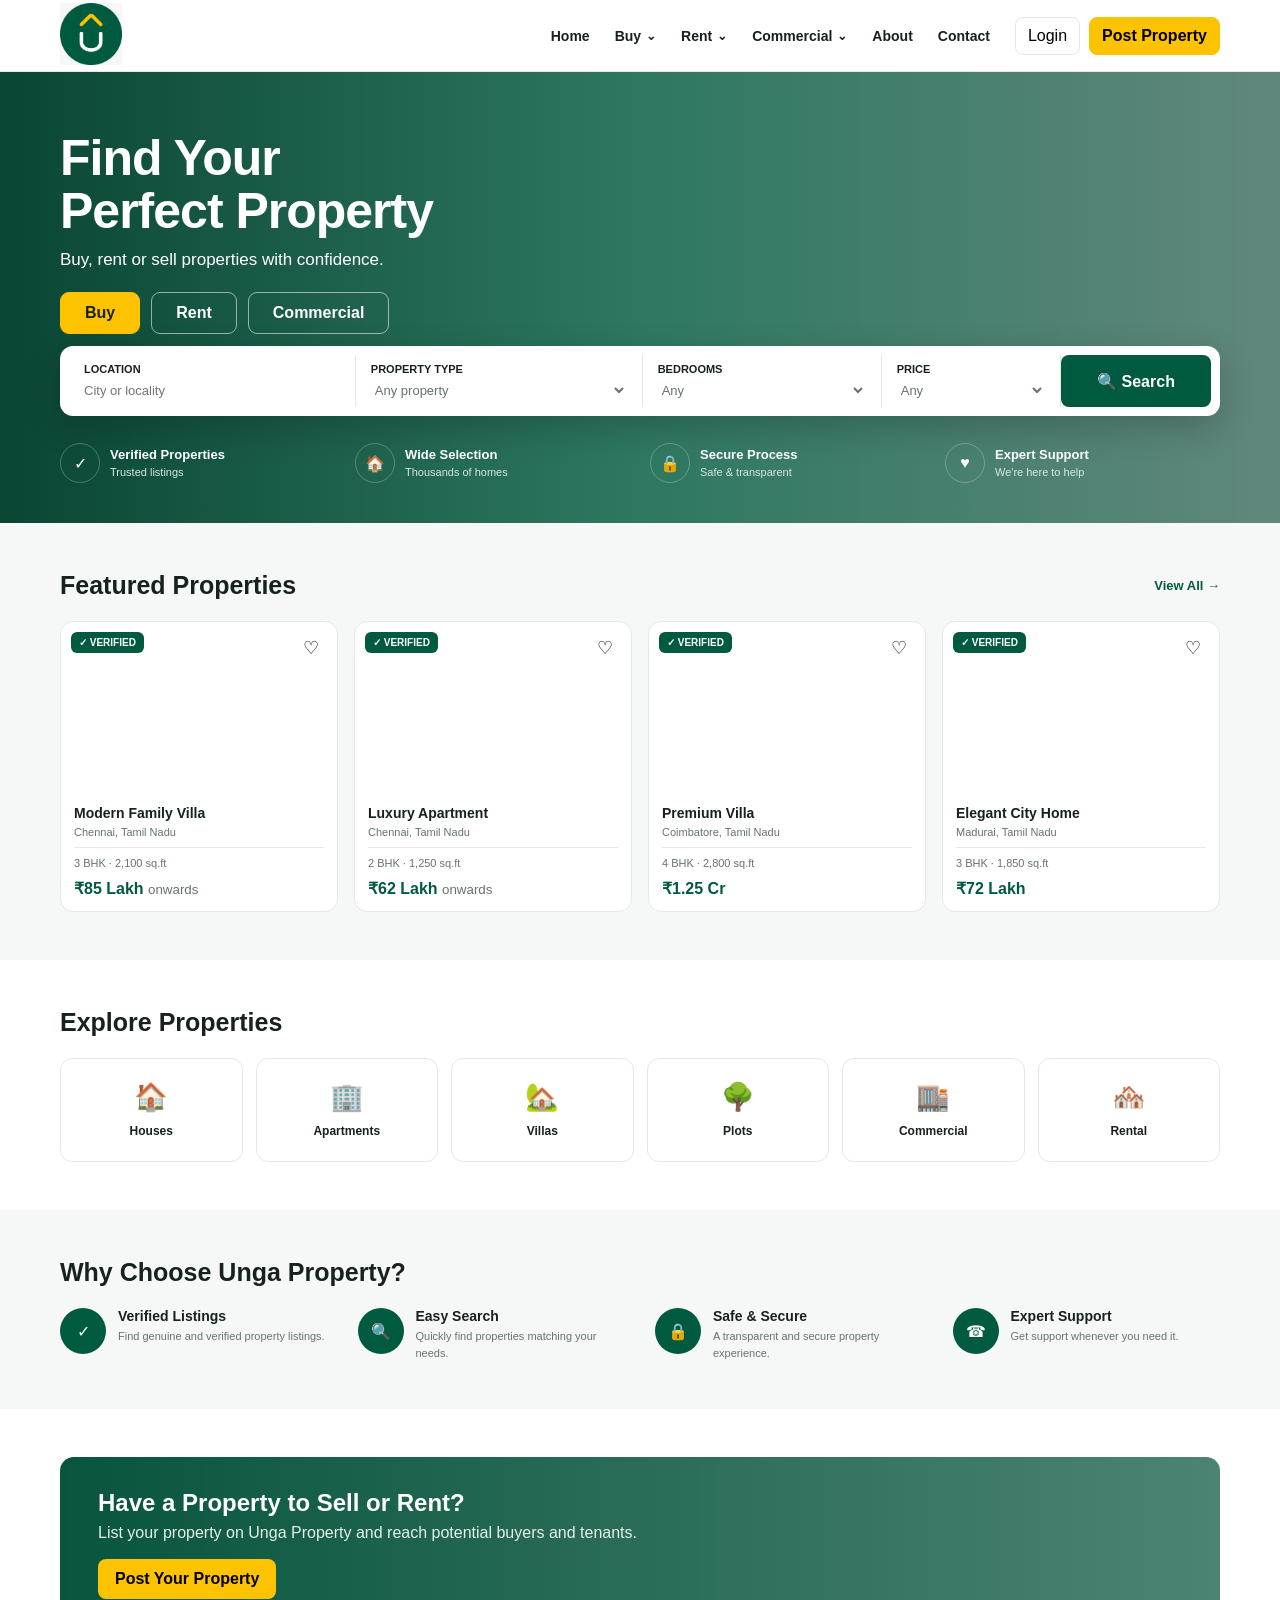
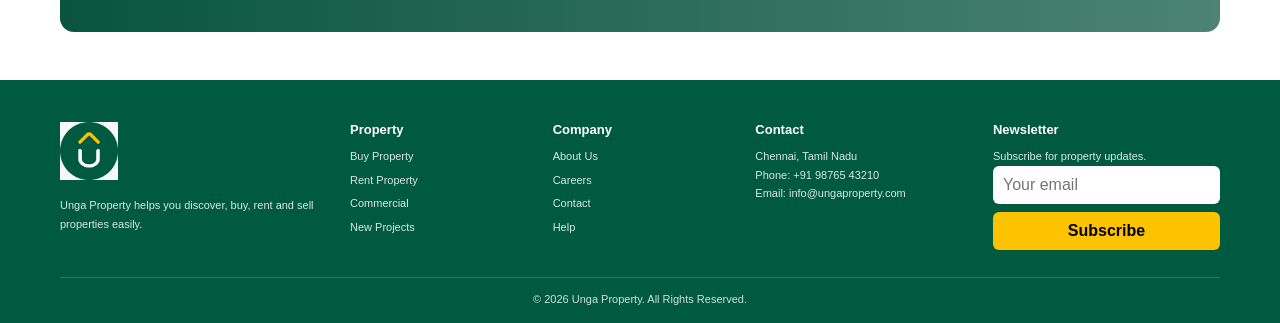
==== commit 665f1c4b: "Add Ungaproperty logo to header" ====
--- a/index.html
+++ b/index.html
@@ -678,16 +678,10 @@
 
     <div class="container nav">
 
-      <!-- YOUR LOGO -->
-      <a href="#">
-        <img
-          src="logo.jpg"
-          class="logo"
-          alt="Unga Property Logo"
-        >
-      </a>
-
-      <!-- NAVIGATION -->
+    <a href="#">
+    <img src="logo.jpg" class="logo" alt="Unga Property Logo">
+</a>
+ <!-- NAVIGATION -->
       <nav class="navlinks">
 
         <a href="#">Home</a>
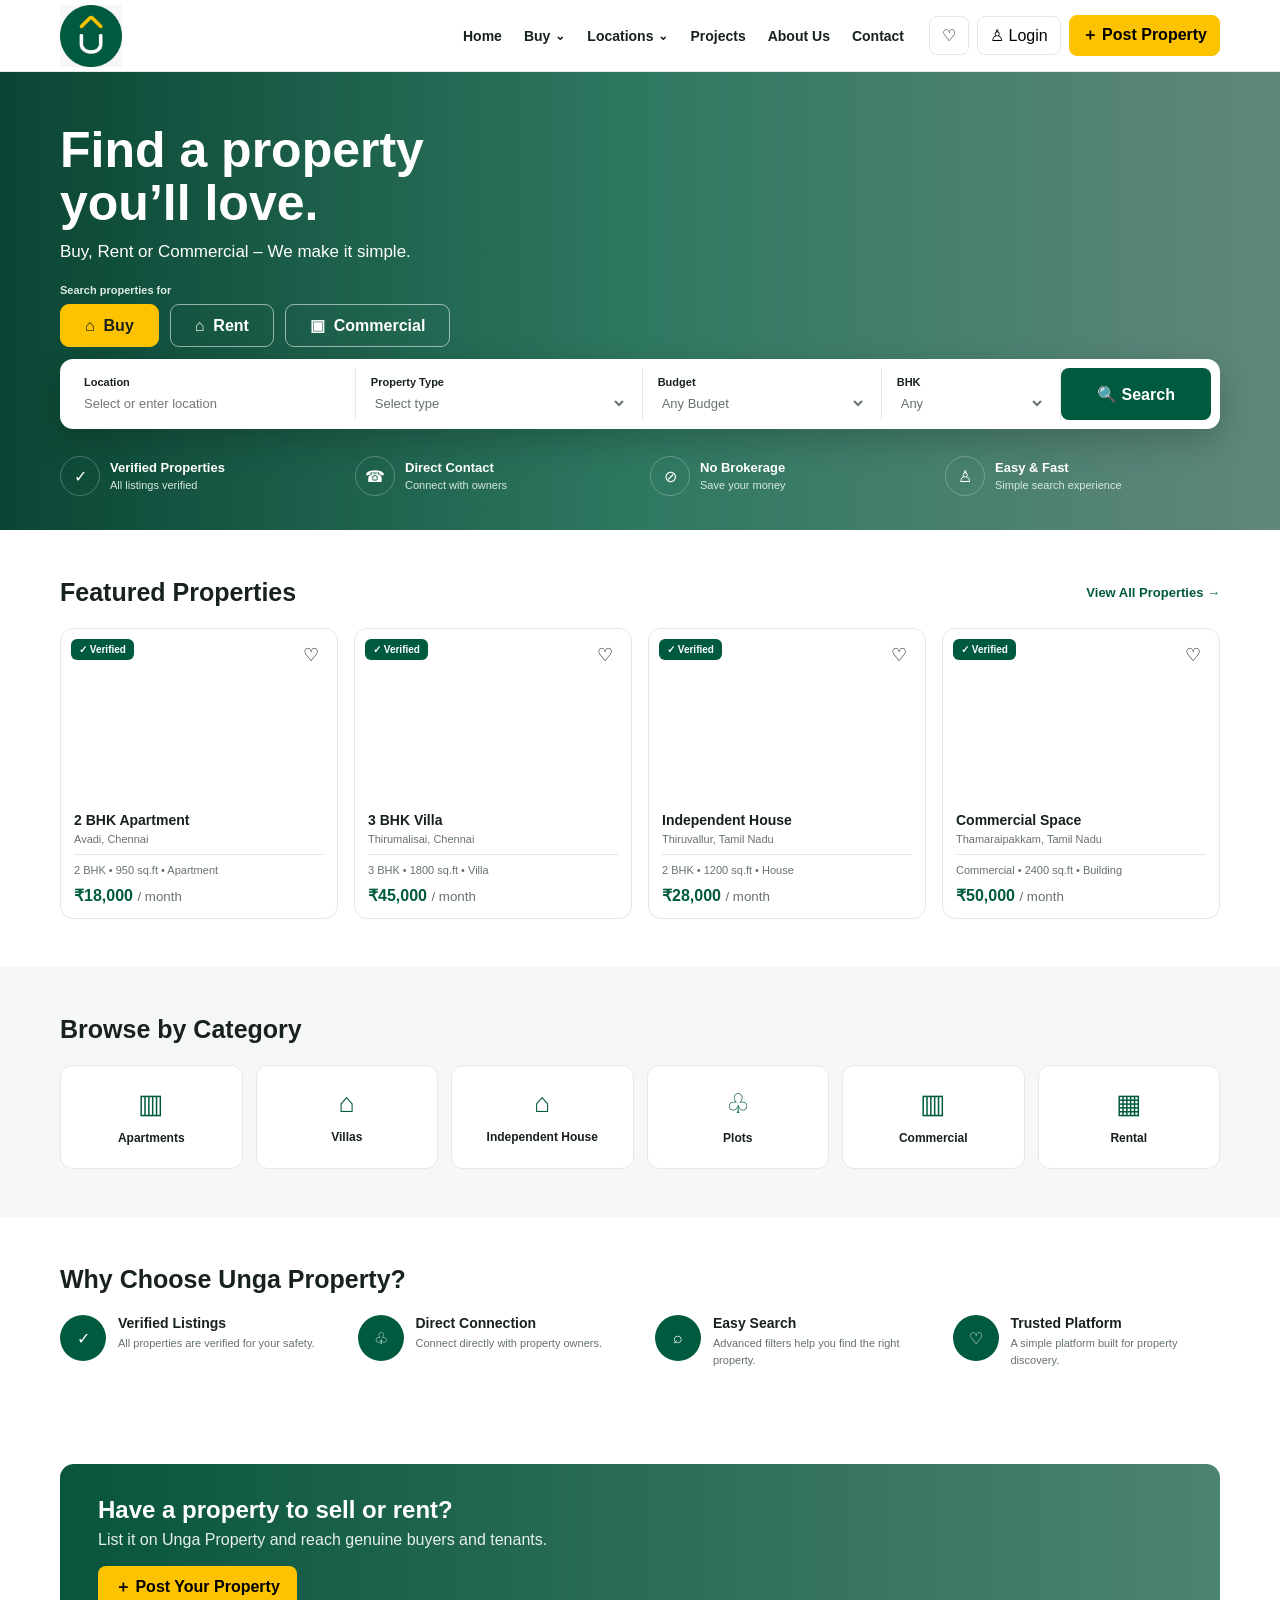
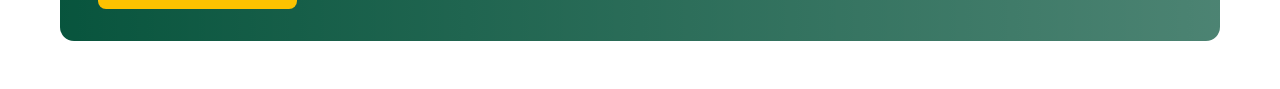
==== commit 341f09a5: "Fix Ungaproperty Website and logo" ====
--- a/index.html
+++ b/index.html
@@ -4,7 +4,7 @@
   <meta charset="UTF-8">
   <meta name="viewport" content="width=device-width, initial-scale=1.0">
 
-  <title>Unga Property - Find Your Perfect Property</title>
+  <title>Unga Property</title>
 
   <style>
     :root {
@@ -13,8 +13,8 @@
       --yellow: #fdc200;
       --text: #17211d;
       --muted: #66736d;
-      --border: #e4e9e6;
-      --background: #f6f8f7;
+      --line: #e4e9e6;
+      --bg: #f6f8f7;
     }
 
     * {
@@ -33,21 +33,22 @@
       background: white;
     }
 
-    button,
-    input,
-    select {
-      font: inherit;
-    }
-
-    button {
-      cursor: pointer;
-    }
-
     a {
       text-decoration: none;
       color: inherit;
     }
 
+    button,
+    input,
+    select,
+    textarea {
+      font: inherit;
+    }
+
+    button {
+      cursor: pointer;
+    }
+
     .container {
       width: min(1160px, 92%);
       margin: auto;
@@ -58,7 +59,7 @@
     header {
       height: 72px;
       background: white;
-      border-bottom: 1px solid var(--border);
+      border-bottom: 1px solid var(--line);
       position: sticky;
       top: 0;
       z-index: 100;
@@ -71,17 +72,20 @@
       gap: 25px;
     }
 
+    /* LOGO */
+
     .logo {
       width: 180px;
       height: 62px;
       object-fit: contain;
       object-position: left center;
+      display: block;
     }
 
     .navlinks {
       display: flex;
       align-items: center;
-      gap: 25px;
+      gap: 22px;
       margin-left: auto;
       font-size: 14px;
       font-weight: 650;
@@ -93,12 +97,12 @@
 
     .actions {
       display: flex;
-      gap: 9px;
       align-items: center;
+      gap: 8px;
     }
 
     .actions button {
-      border: 1px solid var(--border);
+      border: 1px solid var(--line);
       background: white;
       border-radius: 8px;
       padding: 9px 12px;
@@ -145,7 +149,7 @@
       left: -14px;
       min-width: 190px;
       background: white;
-      border: 1px solid var(--border);
+      border: 1px solid var(--line);
       border-radius: 10px;
       box-shadow: 0 12px 28px rgba(0,0,0,.12);
       padding: 8px;
@@ -171,15 +175,23 @@
     }
 
     .dropdown a:hover {
-      background: var(--background);
+      background: var(--bg);
       color: var(--green);
+    }
+
+    .subhead {
+      font-size: 10px;
+      text-transform: uppercase;
+      color: var(--muted);
+      padding: 7px 12px 4px;
+      font-weight: 800;
     }
 
     /* ================= HERO ================= */
 
     .hero {
       color: white;
-      padding: 60px 0 40px;
+      padding: 52px 0 34px;
       min-height: 430px;
 
       background:
@@ -197,7 +209,6 @@
       font-size: 50px;
       line-height: 1.05;
       margin-bottom: 13px;
-      letter-spacing: -1px;
     }
 
     .hero p {
@@ -205,7 +216,14 @@
       margin-bottom: 22px;
     }
 
-    /* ================= SEARCH ================= */
+    .mode-label {
+      font-size: 11px;
+      color: #dcece6;
+      margin-bottom: 8px;
+      font-weight: 700;
+    }
+
+    /* ================= TABS ================= */
 
     .tabs {
       display: flex;
@@ -224,9 +242,11 @@
 
     .tab.active {
       background: var(--yellow);
+      border-color: var(--yellow);
       color: #182019;
-      border-color: var(--yellow);
-    }
+    }
+
+    /* ================= SEARCH ================= */
 
     .search {
       background: white;
@@ -240,7 +260,7 @@
 
     .field {
       padding: 8px 15px;
-      border-right: 1px solid var(--border);
+      border-right: 1px solid var(--line);
     }
 
     .field label {
@@ -309,7 +329,7 @@
     }
 
     .soft {
-      background: var(--background);
+      background: var(--bg);
     }
 
     .head {
@@ -338,11 +358,12 @@
     }
 
     .card {
-      border: 1px solid var(--border);
+      border: 1px solid var(--line);
       border-radius: 13px;
       overflow: hidden;
       background: white;
       transition: .2s;
+      cursor: pointer;
     }
 
     .card:hover {
@@ -397,7 +418,7 @@
     }
 
     .meta {
-      border-top: 1px solid var(--border);
+      border-top: 1px solid var(--line);
       padding-top: 9px;
       margin-top: 9px;
     }
@@ -424,7 +445,7 @@
 
     .cat {
       background: white;
-      border: 1px solid var(--border);
+      border: 1px solid var(--line);
       border-radius: 12px;
       padding: 22px 8px;
       text-align: center;
@@ -440,7 +461,7 @@
       font-size: 12px;
     }
 
-    /* ================= WHY CHOOSE ================= */
+    /* ================= WHY ================= */
 
     .why {
       display: grid;
@@ -510,6 +531,320 @@
       font-weight: 900;
     }
 
+    /* ================= DETAIL PAGE ================= */
+
+    .detail {
+      display: none;
+    }
+
+    .detail.active {
+      display: block;
+    }
+
+    .home.hidden {
+      display: none;
+    }
+
+    .breadcrumb {
+      padding: 18px 0;
+      font-size: 11px;
+      color: var(--muted);
+    }
+
+    .detailgrid {
+      display: grid;
+      grid-template-columns: 1.6fr .9fr;
+      gap: 24px;
+    }
+
+    .gallery {
+      display: grid;
+      grid-template-columns: 1fr 92px;
+      gap: 9px;
+    }
+
+    .mainphoto {
+      height: 430px;
+      border-radius: 10px;
+      background-size: cover;
+      background-position: center;
+    }
+
+    .thumbs {
+      display: grid;
+      gap: 9px;
+    }
+
+    .thumb {
+      height: 78px;
+      border-radius: 7px;
+      background-size: cover;
+      background-position: center;
+      border: 2px solid transparent;
+      cursor: pointer;
+    }
+
+    .thumb.active {
+      border-color: var(--green);
+    }
+
+    .info {
+      border: 1px solid var(--line);
+      border-radius: 12px;
+      padding: 22px;
+      height: max-content;
+      position: sticky;
+      top: 90px;
+    }
+
+    .info .price {
+      font-size: 22px;
+      margin-bottom: 12px;
+    }
+
+    .info h1 {
+      font-size: 23px;
+      margin-bottom: 6px;
+    }
+
+    .specs {
+      display: grid;
+      gap: 9px;
+      font-size: 12px;
+      color: var(--muted);
+      border-top: 1px solid var(--line);
+      padding-top: 15px;
+    }
+
+    .contact {
+      width: 100%;
+      border: 0;
+      background: var(--green);
+      color: white;
+      border-radius: 8px;
+      padding: 12px;
+      font-weight: 800;
+      margin-top: 18px;
+    }
+
+    .save {
+      width: 100%;
+      border: 1px solid var(--line);
+      background: white;
+      border-radius: 8px;
+      padding: 11px;
+      margin-top: 8px;
+    }
+
+    .owner,
+    .mapbox {
+      border: 1px solid var(--line);
+      border-radius: 12px;
+      padding: 18px;
+      margin-top: 15px;
+    }
+
+    .detailcontent {
+      margin-top: 25px;
+    }
+
+    .detailcontent h2 {
+      font-size: 19px;
+      margin-bottom: 10px;
+    }
+
+    .detailcontent p {
+      font-size: 13px;
+      color: var(--muted);
+      line-height: 1.7;
+      margin-bottom: 22px;
+    }
+
+    .details-table {
+      display: grid;
+      grid-template-columns: 1fr 1fr;
+      gap: 10px 40px;
+    }
+
+    .detailrow {
+      display: flex;
+      justify-content: space-between;
+      border-bottom: 1px solid var(--line);
+      padding: 9px 0;
+      font-size: 12px;
+    }
+
+    .detailrow span {
+      color: var(--muted);
+    }
+
+    .back {
+      border: 0;
+      background: none;
+      color: var(--green);
+      font-weight: 800;
+      font-size: 12px;
+    }
+
+    /* ================= MODAL ================= */
+
+    .modal {
+      display: none;
+      position: fixed;
+      inset: 0;
+      background: rgba(0,0,0,.5);
+      z-index: 500;
+      align-items: center;
+      justify-content: center;
+      padding: 18px;
+    }
+
+    .modal.open {
+      display: flex;
+    }
+
+    .modalbox {
+      background: white;
+      width: min(620px,100%);
+      max-height: 90vh;
+      overflow-y: auto;
+      border-radius: 15px;
+      padding: 25px;
+    }
+
+    .modalhead {
+      display: flex;
+      justify-content: space-between;
+      align-items: center;
+    }
+
+    .close {
+      border: 0;
+      background: #f1f3f2;
+      border-radius: 50%;
+      width: 32px;
+      height: 32px;
+      font-size: 20px;
+    }
+
+    .form {
+      display: grid;
+      grid-template-columns: 1fr 1fr;
+      gap: 12px;
+      margin-top: 18px;
+    }
+
+    .form label {
+      font-size: 11px;
+      font-weight: 800;
+    }
+
+    .form input,
+    .form select,
+    .form textarea {
+      width: 100%;
+      margin-top: 5px;
+      border: 1px solid var(--line);
+      border-radius: 7px;
+      padding: 10px;
+    }
+
+    .form textarea {
+      min-height: 100px;
+      resize: vertical;
+    }
+
+    .full {
+      grid-column: 1 / -1;
+    }
+
+    .submit {
+      border: 0;
+      background: var(--green);
+      color: white;
+      border-radius: 7px;
+      padding: 11px 16px;
+      font-weight: 800;
+    }
+
+    /* ================= IMAGE UPLOAD ================= */
+
+    .upload-box {
+      border: 1px dashed #aebbb5;
+      border-radius: 10px;
+      padding: 18px;
+      text-align: center;
+      background: #fafcfb;
+      margin-top: 5px;
+    }
+
+    .upload-box input {
+      display: none;
+    }
+
+    .upload-label {
+      display: inline-block;
+      background: #eaf3ef;
+      color: var(--green);
+      padding: 9px 14px;
+      border-radius: 7px;
+      font-weight: 800;
+      font-size: 12px;
+      cursor: pointer;
+    }
+
+    .upload-help {
+      display: block;
+      margin-top: 7px;
+      color: var(--muted);
+      font-size: 11px;
+    }
+
+    .image-preview-grid {
+      display: grid;
+      grid-template-columns: repeat(4,1fr);
+      gap: 9px;
+      margin-top: 12px;
+    }
+
+    .image-preview {
+      position: relative;
+      border-radius: 8px;
+      overflow: hidden;
+      border: 1px solid var(--line);
+      aspect-ratio: 1;
+    }
+
+    .image-preview img {
+      width: 100%;
+      height: 100%;
+      object-fit: cover;
+    }
+
+    .remove-image {
+      position: absolute;
+      right: 5px;
+      top: 5px;
+      border: 0;
+      background: rgba(0,0,0,.7);
+      color: white;
+      border-radius: 50%;
+      width: 25px;
+      height: 25px;
+    }
+
+    .primary-badge {
+      position: absolute;
+      left: 5px;
+      bottom: 5px;
+      background: var(--green);
+      color: white;
+      border-radius: 5px;
+      padding: 3px 6px;
+      font-size: 9px;
+      font-weight: 800;
+    }
+
     /* ================= FOOTER ================= */
 
     footer {
@@ -530,6 +865,7 @@
       object-fit: contain;
       object-position: left center;
       margin-bottom: 12px;
+      display: block;
     }
 
     .foot h3 {
@@ -578,7 +914,7 @@
       color: #cfe1da;
     }
 
-    /* ================= MOBILE ================= */
+    /* ================= RESPONSIVE ================= */
 
     @media(max-width:1000px) {
 
@@ -608,6 +944,15 @@
     }
 
     @media(max-width:720px) {
+
+      header {
+        height: 65px;
+      }
+
+      .logo {
+        width: 145px;
+        height: 58px;
+      }
 
       .navlinks,
       .actions .login {
@@ -618,10 +963,6 @@
         display: block;
       }
 
-      .logo {
-        width: 130px;
-      }
-
       .hero h1 {
         font-size: 38px;
       }
@@ -632,7 +973,7 @@
 
       .field {
         border-right: 0;
-        border-bottom: 1px solid var(--border);
+        border-bottom: 1px solid var(--line);
         padding: 11px;
       }
 
@@ -655,6 +996,38 @@
       .foot {
         grid-template-columns: 1fr 1fr;
       }
+
+      .detailgrid {
+        grid-template-columns: 1fr;
+      }
+
+      .info {
+        position: static;
+      }
+
+      .details-table {
+        grid-template-columns: 1fr;
+      }
+
+      .gallery {
+        grid-template-columns: 1fr;
+      }
+
+      .thumbs {
+        grid-template-columns: repeat(4,1fr);
+      }
+
+      .mainphoto {
+        height: 300px;
+      }
+
+      .form {
+        grid-template-columns: 1fr;
+      }
+
+      .full {
+        grid-column: auto;
+      }
     }
 
     @media(max-width:450px) {
@@ -666,460 +1039,511 @@
       .foot {
         grid-template-columns: 1fr;
       }
+
+      .tabs {
+        flex-wrap: wrap;
+      }
+
+      .tab {
+        padding: 10px 16px;
+      }
     }
   </style>
 </head>
 
 <body>
 
-  <!-- ================= HEADER ================= -->
-
-  <header>
-
-    <div class="container nav">
-
-    <a href="#">
-    <img src="logo.jpg" class="logo" alt="Unga Property Logo">
-</a>
- <!-- NAVIGATION -->
-      <nav class="navlinks">
-
-        <a href="#">Home</a>
-
-        <div class="navdrop">
-          <a href="#">Buy</a>
-
-          <div class="dropdown">
-            <a href="#">Houses</a>
-            <a href="#">Apartments</a>
-            <a href="#">Villas</a>
-            <a href="#">Plots</a>
+<!-- ================= HEADER ================= -->
+
+<header>
+  <div class="container nav">
+
+    <!-- YOUR LOGO -->
+    <a href="#" onclick="showHome(); return false;">
+      <img
+        src="logo.jpg"
+        class="logo"
+        alt="Unga Property Logo"
+      >
+    </a>
+
+    <nav class="navlinks">
+
+      <a href="#" onclick="showHome(); return false;">
+        Home
+      </a>
+
+      <div class="navdrop">
+        <a href="#properties">Buy</a>
+
+        <div class="dropdown">
+          <a href="#properties" data-mode-link="Buy">
+            Buy Properties
+          </a>
+          <a href="#properties" data-mode-link="Rent">
+            Rent Properties
+          </a>
+          <a href="#properties" data-mode-link="Commercial">
+            Commercial
+          </a>
+          <a href="#categories">
+            Plots
+          </a>
+        </div>
+      </div>
+
+      <div class="navdrop">
+        <a href="#properties">Locations</a>
+
+        <div class="dropdown">
+
+          <div class="subhead">
+            Our Locations
           </div>
+
+          <a href="#properties" data-location="Avadi">
+            Avadi
+          </a>
+
+          <a href="#properties" data-location="Thirunindravur">
+            Thirunindravur
+          </a>
+
+          <a href="#properties" data-location="Thirumalisai">
+            Thirumalisai
+          </a>
+
+          <a href="#properties" data-location="Vepampattu">
+            Vepampattu
+          </a>
+
+          <a href="#properties" data-location="Thiruvallur">
+            Thiruvallur
+          </a>
+
+          <a href="#properties" data-location="Sevaipettai">
+            Sevaipettai
+          </a>
+
+          <a href="#properties" data-location="Thamaraipakkam">
+            Thamaraipakkam
+          </a>
+
         </div>
-
-        <div class="navdrop">
-          <a href="#">Rent</a>
-
-          <div class="dropdown">
-            <a href="#">Houses for Rent</a>
-            <a href="#">Apartments for Rent</a>
-            <a href="#">Commercial Rent</a>
-          </div>
+      </div>
+
+      <a href="#why">
+        Projects
+      </a>
+
+      <a href="#footer">
+        About Us
+      </a>
+
+      <a href="#footer">
+        Contact
+      </a>
+
+    </nav>
+
+    <div class="actions">
+      <button aria-label="Saved properties">
+        ♡
+      </button>
+
+      <button
+        class="login"
+        id="login"
+      >
+        ♙ Login
+      </button>
+
+      <button
+        class="post"
+        id="post"
+      >
+        ＋ Post Property
+      </button>
+    </div>
+
+    <button class="menu">
+      ☰
+    </button>
+
+  </div>
+</header>
+
+
+<!-- ================= HOME ================= -->
+
+<div class="home">
+
+  <!-- HERO -->
+
+  <section class="hero">
+
+    <div class="container">
+
+      <h1>
+        Find a property<br>
+        you’ll love.
+      </h1>
+
+      <p>
+        Buy, Rent or Commercial – We make it simple.
+      </p>
+
+      <div class="mode-label">
+        Search properties for
+      </div>
+
+      <div class="tabs">
+
+        <button
+          type="button"
+          class="tab active"
+          data-mode="Buy"
+        >
+          ⌂ &nbsp;Buy
+        </button>
+
+        <button
+          type="button"
+          class="tab"
+          data-mode="Rent"
+        >
+          ⌂ &nbsp;Rent
+        </button>
+
+        <button
+          type="button"
+          class="tab"
+          data-mode="Commercial"
+        >
+          ▣ &nbsp;Commercial
+        </button>
+
+      </div>
+
+
+      <!-- SEARCH -->
+
+      <form
+        class="search"
+        id="searchForm"
+      >
+
+        <div class="field">
+
+          <label for="location">
+            Location
+          </label>
+
+          <input
+            id="location"
+            list="propertyLocations"
+            placeholder="Select or enter location"
+            autocomplete="off"
+          >
+
+          <datalist id="propertyLocations">
+
+            <option value="Avadi"></option>
+            <option value="Thirunindravur"></option>
+            <option value="Thirumalisai"></option>
+            <option value="Vepampattu"></option>
+            <option value="Thiruvallur"></option>
+            <option value="Sevaipettai"></option>
+            <option value="Thamaraipakkam"></option>
+
+          </datalist>
+
         </div>
 
-        <div class="navdrop">
-          <a href="#">Commercial</a>
-
-          <div class="dropdown">
-            <a href="#">Office</a>
-            <a href="#">Shop</a>
-            <a href="#">Warehouse</a>
-          </div>
+
+        <div class="field">
+
+          <label>
+            Property Type
+          </label>
+
+          <select id="type">
+
+            <option value="">
+              Select type
+            </option>
+
+            <option>
+              Apartment
+            </option>
+
+            <option>
+              Villa
+            </option>
+
+            <option>
+              House
+            </option>
+
+            <option>
+              Plot
+            </option>
+
+            <option>
+              PG
+            </option>
+
+          </select>
+
         </div>
 
-        <a href="#about">About</a>
-        <a href="#contact">Contact</a>
-
-      </nav>
-
-      <div class="actions">
-        <button class="login">Login</button>
-        <button class="post">Post Property</button>
-      </div>
-
-      <button class="menu">☰</button>
-
-    </div>
-
-  </header>
-
-
-  <!-- ================= HERO ================= -->
-
-  <section class="hero">
-
-    <div class="container">
-
-      <h1>Find Your<br>Perfect Property</h1>
-
-      <p>
-        Buy, rent or sell properties with confidence.
-      </p>
-
-      <div class="tabs">
-
-        <button class="tab active">
-          Buy
-        </button>
-
-        <button class="tab">
-          Rent
-        </button>
-
-        <button class="tab">
-          Commercial
-        </button>
-
-      </div>
-
-
-      <!-- SEARCH -->
-
-      <div class="search">
 
         <div class="field">
-          <label>LOCATION</label>
-          <input
-            type="text"
-            placeholder="City or locality"
-          >
+
+          <label>
+            Budget
+          </label>
+
+          <select>
+
+            <option>
+              Any Budget
+            </option>
+
+            <option>
+              Under ₹20,000
+            </option>
+
+            <option>
+              ₹20,000–₹50,000
+            </option>
+
+            <option>
+              ₹50,000+
+            </option>
+
+          </select>
+
         </div>
 
+
         <div class="field">
-          <label>PROPERTY TYPE</label>
+
+          <label>
+            BHK
+          </label>
 
           <select>
-            <option>Any property</option>
-            <option>House</option>
-            <option>Apartment</option>
-            <option>Villa</option>
-            <option>Plot</option>
+
+            <option>
+              Any
+            </option>
+
+            <option>
+              1 BHK
+            </option>
+
+            <option>
+              2 BHK
+            </option>
+
+            <option>
+              3 BHK
+            </option>
+
           </select>
+
         </div>
 
-        <div class="field">
-          <label>BEDROOMS</label>
-
-          <select>
-            <option>Any</option>
-            <option>1 BHK</option>
-            <option>2 BHK</option>
-            <option>3 BHK</option>
-            <option>4+ BHK</option>
-          </select>
-        </div>
-
-        <div class="field">
-          <label>PRICE</label>
-
-          <select>
-            <option>Any</option>
-            <option>Below ₹25L</option>
-            <option>₹25L - ₹50L</option>
-            <option>₹50L - ₹1Cr</option>
-            <option>Above ₹1Cr</option>
-          </select>
-        </div>
-
-        <button onclick="searchProperty()">
+
+        <button type="submit">
           🔍 Search
         </button>
 
+      </form>
+
+
+      <!-- TRUST -->
+
+      <div class="trust">
+
+        <div class="trustitem">
+
+          <div class="trusticon">
+            ✓
+          </div>
+
+          <div>
+            <strong>
+              Verified Properties
+            </strong>
+
+            <span>
+              All listings verified
+            </span>
+          </div>
+
+        </div>
+
+
+        <div class="trustitem">
+
+          <div class="trusticon">
+            ☎
+          </div>
+
+          <div>
+            <strong>
+              Direct Contact
+            </strong>
+
+            <span>
+              Connect with owners
+            </span>
+          </div>
+
+        </div>
+
+
+        <div class="trustitem">
+
+          <div class="trusticon">
+            ⊘
+          </div>
+
+          <div>
+            <strong>
+              No Brokerage
+            </strong>
+
+            <span>
+              Save your money
+            </span>
+          </div>
+
+        </div>
+
+
+        <div class="trustitem">
+
+          <div class="trusticon">
+            ♙
+          </div>
+
+          <div>
+            <strong>
+              Easy & Fast
+            </strong>
+
+            <span>
+              Simple search experience
+            </span>
+          </div>
+
+        </div>
+
       </div>
 
-
-      <!-- TRUST -->
-
-      <div class="trust">
-
-        <div class="trustitem">
-          <div class="trusticon">✓</div>
-
-          <div>
-            <strong>Verified Properties</strong>
-            <span>Trusted listings</span>
-          </div>
-        </div>
-
-        <div class="trustitem">
-          <div class="trusticon">🏠</div>
-
-          <div>
-            <strong>Wide Selection</strong>
-            <span>Thousands of homes</span>
-          </div>
-        </div>
-
-        <div class="trustitem">
-          <div class="trusticon">🔒</div>
-
-          <div>
-            <strong>Secure Process</strong>
-            <span>Safe & transparent</span>
-          </div>
-        </div>
-
-        <div class="trustitem">
-          <div class="trusticon">♥</div>
-
-          <div>
-            <strong>Expert Support</strong>
-            <span>We're here to help</span>
-          </div>
-        </div>
+    </div>
+
+  </section>
+
+
+  <!-- ================= PROPERTIES ================= -->
+
+  <section id="properties">
+
+    <div class="container">
+
+      <div class="head">
+
+        <h2>
+          Featured Properties
+        </h2>
+
+        <a href="#">
+          View All Properties →
+        </a>
 
       </div>
 
+      <div
+        class="cards"
+        id="cards"
+      ></div>
+
     </div>
 
   </section>
 
 
-  <!-- ================= PROPERTIES ================= -->
-
-  <section class="soft">
+  <!-- ================= CATEGORIES ================= -->
+
+  <section
+    class="soft"
+    id="categories"
+  >
 
     <div class="container">
 
       <div class="head">
-
-        <h2>Featured Properties</h2>
-
-        <a href="#">
-          View All →
+        <h2>
+          Browse by Category
+        </h2>
+      </div>
+
+
+      <div class="categories">
+
+        <a class="cat" href="#properties">
+          <div class="caticon">▥</div>
+          <strong>Apartments</strong>
         </a>
 
+        <a class="cat" href="#properties">
+          <div class="caticon">⌂</div>
+          <strong>Villas</strong>
+        </a>
+
+        <a class="cat" href="#properties">
+          <div class="caticon">⌂</div>
+          <strong>Independent House</strong>
+        </a>
+
+        <a class="cat" href="#properties">
+          <div class="caticon">♧</div>
+          <strong>Plots</strong>
+        </a>
+
+        <a class="cat" href="#properties">
+          <div class="caticon">▥</div>
+          <strong>Commercial</strong>
+        </a>
+
+        <a class="cat" href="#properties">
+          <div class="caticon">▦</div>
+          <strong>Rental</strong>
+        </a>
+
       </div>
 
-
-      <div class="cards">
-
-
-        <!-- PROPERTY 1 -->
-
-        <div class="card">
-
-          <div
-            class="pic"
-            style="background-image:url('https://images.unsplash.com/photo-1600585154340-be6161a56a0c?auto=format&fit=crop&w=800&q=80')"
-          >
-
-            <span class="verified">
-              ✓ VERIFIED
-            </span>
-
-            <button class="heart">
-              ♡
-            </button>
-
-          </div>
-
-          <div class="body">
-
-            <h3>
-              Modern Family Villa
-            </h3>
-
-            <div class="loc">
-              Chennai, Tamil Nadu
-            </div>
-
-            <div class="meta">
-              3 BHK · 2,100 sq.ft
-            </div>
-
-            <div class="price">
-              ₹85 Lakh
-              <small> onwards</small>
-            </div>
-
-          </div>
-
-        </div>
-
-
-        <!-- PROPERTY 2 -->
-
-        <div class="card">
-
-          <div
-            class="pic"
-            style="background-image:url('https://images.unsplash.com/photo-1600607687920-4e2a09cf159d?auto=format&fit=crop&w=800&q=80')"
-          >
-
-            <span class="verified">
-              ✓ VERIFIED
-            </span>
-
-            <button class="heart">
-              ♡
-            </button>
-
-          </div>
-
-          <div class="body">
-
-            <h3>
-              Luxury Apartment
-            </h3>
-
-            <div class="loc">
-              Chennai, Tamil Nadu
-            </div>
-
-            <div class="meta">
-              2 BHK · 1,250 sq.ft
-            </div>
-
-            <div class="price">
-              ₹62 Lakh
-              <small> onwards</small>
-            </div>
-
-          </div>
-
-        </div>
-
-
-        <!-- PROPERTY 3 -->
-
-        <div class="card">
-
-          <div
-            class="pic"
-            style="background-image:url('https://images.unsplash.com/photo-1600566753190-17f0baa2a6c3?auto=format&fit=crop&w=800&q=80')"
-          >
-
-            <span class="verified">
-              ✓ VERIFIED
-            </span>
-
-            <button class="heart">
-              ♡
-            </button>
-
-          </div>
-
-          <div class="body">
-
-            <h3>
-              Premium Villa
-            </h3>
-
-            <div class="loc">
-              Coimbatore, Tamil Nadu
-            </div>
-
-            <div class="meta">
-              4 BHK · 2,800 sq.ft
-            </div>
-
-            <div class="price">
-              ₹1.25 Cr
-            </div>
-
-          </div>
-
-        </div>
-
-
-        <!-- PROPERTY 4 -->
-
-        <div class="card">
-
-          <div
-            class="pic"
-            style="background-image:url('https://images.unsplash.com/photo-1600585154526-990dced4db0d?auto=format&fit=crop&w=800&q=80')"
-          >
-
-            <span class="verified">
-              ✓ VERIFIED
-            </span>
-
-            <button class="heart">
-              ♡
-            </button>
-
-          </div>
-
-          <div class="body">
-
-            <h3>
-              Elegant City Home
-            </h3>
-
-            <div class="loc">
-              Madurai, Tamil Nadu
-            </div>
-
-            <div class="meta">
-              3 BHK · 1,850 sq.ft
-            </div>
-
-            <div class="price">
-              ₹72 Lakh
-            </div>
-
-          </div>
-
-        </div>
-
-
-      </div>
-
     </div>
 
   </section>
 
 
-  <!-- ================= CATEGORIES ================= -->
-
-  <section>
+  <!-- ================= WHY ================= -->
+
+  <section id="why">
 
     <div class="container">
 
       <div class="head">
-        <h2>Explore Properties</h2>
-      </div>
-
-
-      <div class="categories">
-
-        <div class="cat">
-          <div class="caticon">🏠</div>
-          <strong>Houses</strong>
-        </div>
-
-        <div class="cat">
-          <div class="caticon">🏢</div>
-          <strong>Apartments</strong>
-        </div>
-
-        <div class="cat">
-          <div class="caticon">🏡</div>
-          <strong>Villas</strong>
-        </div>
-
-        <div class="cat">
-          <div class="caticon">🌳</div>
-          <strong>Plots</strong>
-        </div>
-
-        <div class="cat">
-          <div class="caticon">🏬</div>
-          <strong>Commercial</strong>
-        </div>
-
-        <div class="cat">
-          <div class="caticon">🏘️</div>
-          <strong>Rental</strong>
-        </div>
-
-      </div>
-
-    </div>
-
-  </section>
-
-
-  <!-- ================= WHY US ================= -->
-
-  <section class="soft" id="about">
-
-    <div class="container">
-
-      <div class="head">
-        <h2>Why Choose Unga Property?</h2>
+
+        <h2>
+          Why Choose Unga Property?
+        </h2>
+
       </div>
 
 
@@ -1132,11 +1556,15 @@
           </div>
 
           <div>
-            <h3>Verified Listings</h3>
+
+            <h3>
+              Verified Listings
+            </h3>
 
             <p>
-              Find genuine and verified property listings.
+              All properties are verified for your safety.
             </p>
+
           </div>
 
         </div>
@@ -1145,15 +1573,19 @@
         <div class="whyitem">
 
           <div class="whyicon">
-            🔍
+            ♧
           </div>
 
           <div>
-            <h3>Easy Search</h3>
+
+            <h3>
+              Direct Connection
+            </h3>
 
             <p>
-              Quickly find properties matching your needs.
+              Connect directly with property owners.
             </p>
+
           </div>
 
         </div>
@@ -1162,15 +1594,19 @@
         <div class="whyitem">
 
           <div class="whyicon">
-            🔒
+            ⌕
           </div>
 
           <div>
-            <h3>Safe & Secure</h3>
+
+            <h3>
+              Easy Search
+            </h3>
 
             <p>
-              A transparent and secure property experience.
+              Advanced filters help you find the right property.
             </p>
+
           </div>
 
         </div>
@@ -1179,15 +1615,19 @@
         <div class="whyitem">
 
           <div class="whyicon">
-            ☎
+            ♡
           </div>
 
           <div>
-            <h3>Expert Support</h3>
+
+            <h3>
+              Trusted Platform
+            </h3>
 
             <p>
-              Get support whenever you need it.
+              A simple platform built for property discovery.
             </p>
+
           </div>
 
         </div>
@@ -1208,15 +1648,15 @@
       <div class="cta">
 
         <h2>
-          Have a Property to Sell or Rent?
+          Have a property to sell or rent?
         </h2>
 
         <p>
-          List your property on Unga Property and reach potential buyers and tenants.
+          List it on Unga Property and reach genuine buyers and tenants.
         </p>
 
-        <button>
-          Post Your Property
+        <button onclick="openModal()">
+          ＋ Post Your Property
         </button>
 
       </div>
@@ -1225,204 +1665,1108 @@
 
   </section>
 
-
-  <!-- ================= FOOTER ================= -->
-
-  <footer id="contact">
+</div>
+
+
+<!-- ================= PROPERTY DETAILS ================= -->
+
+<div
+  class="detail"
+  id="detail"
+>
+
+  <section>
 
     <div class="container">
 
-      <div class="foot">
-
+      <button
+        class="back"
+        onclick="showHome()"
+      >
+        ← Back to properties
+      </button>
+
+      <div class="breadcrumb">
+        Home › Properties › Property Details
+      </div>
+
+
+      <div class="detailgrid">
 
         <div>
 
-          <img
-            src="logo.jpg"
-            class="footlogo"
-            alt="Unga Property Logo"
+          <div class="gallery">
+
+            <div
+              class="mainphoto"
+              id="mainphoto"
+            ></div>
+
+            <div
+              class="thumbs"
+              id="thumbs"
+            ></div>
+
+          </div>
+
+
+          <div class="detailcontent">
+
+            <h2>
+              Property Description
+            </h2>
+
+            <p>
+              Beautiful property available in a prime location.
+              This property comes with modern amenities,
+              spacious rooms and excellent ventilation.
+              Ideal for families looking for a comfortable
+              and peaceful living.
+            </p>
+
+
+            <h2>
+              Property Details
+            </h2>
+
+            <div class="details-table">
+
+              <div class="detailrow">
+                <span>Property Type</span>
+                <b>Villa</b>
+              </div>
+
+              <div class="detailrow">
+                <span>Furnishing</span>
+                <b>Semi Furnished</b>
+              </div>
+
+              <div class="detailrow">
+                <span>BHK</span>
+                <b>3 BHK</b>
+              </div>
+
+              <div class="detailrow">
+                <span>Car Parking</span>
+                <b>1</b>
+              </div>
+
+              <div class="detailrow">
+                <span>Bathrooms</span>
+                <b>3</b>
+              </div>
+
+              <div class="detailrow">
+                <span>Facing</span>
+                <b>East</b>
+              </div>
+
+              <div class="detailrow">
+                <span>Area</span>
+                <b>1800 sq.ft</b>
+              </div>
+
+            </div>
+
+          </div>
+
+        </div>
+
+
+        <aside>
+
+          <div class="info">
+
+            <div class="price">
+              ₹45,000
+              <small>/ month</small>
+            </div>
+
+            <h1>
+              3 BHK Villa
+            </h1>
+
+            <div class="loc">
+              Thoraipakkam, Chennai, Tamil Nadu
+            </div>
+
+
+            <div class="specs">
+
+              <div>⌂ &nbsp;3 BHK</div>
+              <div>▣ &nbsp;1800 sq.ft</div>
+              <div>⌂ &nbsp;Villa</div>
+              <div>♧ &nbsp;3 Bathrooms</div>
+              <div>▱ &nbsp;1 Balcony</div>
+              <div>▥ &nbsp;1 Car Parking</div>
+              <div>◐ &nbsp;Semi Furnished</div>
+
+            </div>
+
+
+            <button
+              class="contact"
+              onclick="alert('Contact Owner feature can be connected to your backend.')"
+            >
+              Contact Owner
+            </button>
+
+            <button class="save">
+              ♡ Save Property
+            </button>
+
+          </div>
+
+
+          <div class="owner">
+
+            <h3>
+              Owner Information
+            </h3>
+
+            <b>
+              ✓ Verified Owner
+            </b>
+
+            <p style="font-size:11px;color:#66736d;margin-top:8px;">
+              Member since May 2023
+            </p>
+
+            <p style="font-size:12px;">
+              ☎ +91 98765 43210
+            </p>
+
+          </div>
+
+
+          <div class="mapbox">
+
+            <h3>
+              Location
+            </h3>
+
+            <div
+              style="
+                height:120px;
+                border-radius:8px;
+                background:#e8efec;
+                display:grid;
+                place-items:center;
+                color:#005a3f;
+                font-weight:800;
+              "
+            >
+              📍 Chennai, Tamil Nadu
+            </div>
+
+          </div>
+
+        </aside>
+
+      </div>
+
+    </div>
+
+  </section>
+
+
+  <section>
+
+    <div class="container">
+
+      <div class="head">
+        <h2>
+          Similar Properties
+        </h2>
+      </div>
+
+      <div
+        class="cards"
+        id="similar"
+      ></div>
+
+    </div>
+
+  </section>
+
+</div>
+
+
+<!-- ================= POST PROPERTY MODAL ================= -->
+
+<div
+  class="modal"
+  id="modal"
+>
+
+  <div class="modalbox">
+
+    <div class="modalhead">
+
+      <h2>
+        Post Your Property
+      </h2>
+
+      <button
+        class="close"
+        onclick="closeModal()"
+      >
+        ×
+      </button>
+
+    </div>
+
+
+    <form
+      class="form"
+      id="postPropertyForm"
+    >
+
+      <div>
+
+        <label>
+          Your Name
+
+          <input
+            name="name"
+            required
           >
 
-          <p>
-            Unga Property helps you discover,
-            buy, rent and sell properties easily.
-          </p>
+        </label>
+
+      </div>
+
+
+      <div>
+
+        <label>
+          Phone Number
+
+          <input
+            name="phone"
+            required
+            placeholder="+91"
+          >
+
+        </label>
+
+      </div>
+
+
+      <div class="full">
+
+        <label>
+          Property Title
+
+          <input
+            name="title"
+            required
+            placeholder="e.g. DTCP Approved Plot in Thiruvallur"
+          >
+
+        </label>
+
+      </div>
+
+
+      <div>
+
+        <label>
+          Listing Type
+
+          <select
+            name="mode"
+            required
+          >
+
+            <option value="">
+              Select
+            </option>
+
+            <option>
+              Buy
+            </option>
+
+            <option>
+              Rent
+            </option>
+
+            <option>
+              Commercial
+            </option>
+
+          </select>
+
+        </label>
+
+      </div>
+
+
+      <div>
+
+        <label>
+          Property Type
+
+          <select
+            name="type"
+            required
+          >
+
+            <option value="">
+              Select
+            </option>
+
+            <option>
+              Apartment
+            </option>
+
+            <option>
+              Villa
+            </option>
+
+            <option>
+              Independent House
+            </option>
+
+            <option>
+              Plot
+            </option>
+
+            <option>
+              Commercial Building
+            </option>
+
+            <option>
+              Office
+            </option>
+
+            <option>
+              Shop
+            </option>
+
+          </select>
+
+        </label>
+
+      </div>
+
+
+      <div>
+
+        <label>
+          Price / Rent
+
+          <input
+            name="price"
+            required
+            placeholder="₹"
+          >
+
+        </label>
+
+      </div>
+
+
+      <div>
+
+        <label>
+          Location
+
+          <select
+            name="location"
+            required
+          >
+
+            <option value="">
+              Select location
+            </option>
+
+            <option>Avadi</option>
+            <option>Thirunindravur</option>
+            <option>Thirumalisai</option>
+            <option>Vepampattu</option>
+            <option>Thiruvallur</option>
+            <option>Sevaipettai</option>
+            <option>Thamaraipakkam</option>
+
+          </select>
+
+        </label>
+
+      </div>
+
+
+      <div class="full">
+
+        <label>
+          Property Images
+        </label>
+
+        <div class="upload-box">
+
+          <label
+            class="upload-label"
+            for="propertyImages"
+          >
+            ＋ Add Images
+          </label>
+
+          <input
+            id="propertyImages"
+            type="file"
+            accept="image/*"
+            multiple
+          >
+
+          <span class="upload-help">
+            Add one or multiple images.
+          </span>
+
+          <div
+            class="image-preview-grid"
+            id="imagePreviewGrid"
+          ></div>
 
         </div>
 
-
-        <div>
-
-          <h3>Property</h3>
-
-          <div class="flinks">
-            <a href="#">Buy Property</a>
-            <a href="#">Rent Property</a>
-            <a href="#">Commercial</a>
-            <a href="#">New Projects</a>
+      </div>
+
+
+      <div class="full">
+
+        <label>
+          Description
+
+          <textarea
+            name="description"
+            placeholder="Tell buyers or tenants about the property"
+          ></textarea>
+
+        </label>
+
+      </div>
+
+
+      <div class="full">
+
+        <button
+          class="submit"
+          type="submit"
+        >
+          Submit Property
+        </button>
+
+      </div>
+
+    </form>
+
+  </div>
+
+</div>
+
+
+<!-- ================= JAVASCRIPT ================= -->
+
+<script>
+
+  const imgs = [
+
+    "https://images.unsplash.com/photo-1600607687920-4e2a09cf159d?auto=format&fit=crop&w=900&q=80",
+
+    "https://images.unsplash.com/photo-1605146769289-440113cc3d00?auto=format&fit=crop&w=900&q=80",
+
+    "https://images.unsplash.com/photo-1600566753190-17f0baa2a6c3?auto=format&fit=crop&w=900&q=80",
+
+    "https://images.unsplash.com/photo-1522708323590-d24dbb6b0267?auto=format&fit=crop&w=900&q=80"
+
+  ];
+
+
+  const data = [
+
+    [
+      "2 BHK Apartment",
+      "Avadi, Chennai",
+      "2 BHK • 950 sq.ft • Apartment",
+      "₹18,000",
+      "/ month",
+      imgs[0],
+      "Rent"
+    ],
+
+    [
+      "3 BHK Villa",
+      "Thirumalisai, Chennai",
+      "3 BHK • 1800 sq.ft • Villa",
+      "₹45,000",
+      "/ month",
+      imgs[1],
+      "Rent"
+    ],
+
+    [
+      "Independent House",
+      "Thiruvallur, Tamil Nadu",
+      "2 BHK • 1200 sq.ft • House",
+      "₹28,000",
+      "/ month",
+      imgs[2],
+      "Buy"
+    ],
+
+    [
+      "Commercial Space",
+      "Thamaraipakkam, Tamil Nadu",
+      "Commercial • 2400 sq.ft • Building",
+      "₹50,000",
+      "/ month",
+      imgs[3],
+      "Commercial"
+    ]
+
+  ];
+
+
+  let currentMode = "Buy";
+
+
+  /* PROPERTY CARD */
+
+  function card(p, i) {
+
+    return `
+
+      <article
+        class="card"
+        onclick="showDetail(${i})"
+      >
+
+        <div
+          class="pic"
+          style="background-image:url('${p[5]}')"
+        >
+
+          <span class="verified">
+            ✓ Verified
+          </span>
+
+          <button
+            class="heart"
+            onclick="
+              event.stopPropagation();
+              this.textContent =
+              this.textContent === '♡' ? '♥' : '♡';
+            "
+          >
+            ♡
+          </button>
+
+        </div>
+
+
+        <div class="body">
+
+          <h3>
+            ${p[0]}
+          </h3>
+
+          <div class="loc">
+            ${p[1]}
           </div>
 
+          <div class="meta">
+            ${p[2]}
+          </div>
+
+          <div class="price">
+            ${p[3]}
+            <small>
+              ${p[4]}
+            </small>
+          </div>
+
         </div>
 
-
-        <div>
-
-          <h3>Company</h3>
-
-          <div class="flinks">
-            <a href="#about">About Us</a>
-            <a href="#">Careers</a>
-            <a href="#">Contact</a>
-            <a href="#">Help</a>
-          </div>
-
-        </div>
-
-
-        <div>
-
-          <h3>Contact</h3>
-
-          <p>
-            Chennai, Tamil Nadu
-          </p>
-
-          <p>
-            Phone: +91 98765 43210
-          </p>
-
-          <p>
-            Email: info@ungaproperty.com
-          </p>
-
-        </div>
-
-
-        <div>
-
-          <h3>Newsletter</h3>
-
-          <p>
-            Subscribe for property updates.
-          </p>
-
-          <div class="newsletter">
-
-            <input
-              type="email"
-              placeholder="Your email"
+      </article>
+
+    `;
+
+  }
+
+
+  /* DISPLAY PROPERTIES */
+
+  function render(list = data) {
+
+    document.getElementById("cards").innerHTML =
+      list.map((p) => card(p, data.indexOf(p))).join("");
+
+    document.getElementById("similar").innerHTML =
+      data
+        .filter((_, i) => i !== 1)
+        .map((p) => card(p, data.indexOf(p)))
+        .join("");
+
+  }
+
+
+  render();
+
+
+  /* BUY / RENT / COMMERCIAL */
+
+  document
+    .querySelectorAll(".tabs .tab")
+    .forEach(tab => {
+
+      tab.addEventListener("click", () => {
+
+        document
+          .querySelectorAll(".tabs .tab")
+          .forEach(t =>
+            t.classList.remove("active")
+          );
+
+        tab.classList.add("active");
+
+        currentMode =
+          tab.dataset.mode;
+
+        filterProperties();
+
+      });
+
+    });
+
+
+  /* NAVIGATION MODE */
+
+  document
+    .querySelectorAll("[data-mode-link]")
+    .forEach(link => {
+
+      link.addEventListener("click", () => {
+
+        currentMode =
+          link.dataset.modeLink;
+
+        document
+          .querySelectorAll(".tabs .tab")
+          .forEach(t => {
+
+            t.classList.toggle(
+              "active",
+              t.dataset.mode === currentMode
+            );
+
+          });
+
+        filterProperties();
+
+      });
+
+    });
+
+
+  /* LOCATION */
+
+  document
+    .querySelectorAll("[data-location]")
+    .forEach(link => {
+
+      link.addEventListener("click", () => {
+
+        document.getElementById("location").value =
+          link.dataset.location;
+
+        document
+          .getElementById("properties")
+          .scrollIntoView({
+            behavior: "smooth"
+          });
+
+        filterProperties();
+
+      });
+
+    });
+
+
+  /* FILTER */
+
+  function filterProperties() {
+
+    const location =
+      document
+        .getElementById("location")
+        .value
+        .trim()
+        .toLowerCase();
+
+
+    const type =
+      document
+        .getElementById("type")
+        .value
+        .trim()
+        .toLowerCase();
+
+
+    let results = data.filter(p => {
+
+      const modeOK =
+        currentMode === "Buy"
+          ? (p[6] === "Buy" || p[6] === "Rent")
+          : p[6] === currentMode;
+
+
+      const locationOK =
+        !location ||
+        p[1].toLowerCase().includes(location);
+
+
+      const typeOK =
+        !type ||
+        p[2].toLowerCase().includes(type);
+
+
+      return modeOK &&
+             locationOK &&
+             typeOK;
+
+    });
+
+
+    if (!results.length) {
+
+      document.getElementById("cards").innerHTML = `
+
+        <p
+          style="
+            grid-column:1/-1;
+            text-align:center;
+            padding:45px;
+            color:#66736d;
+          "
+        >
+          😔 No properties found.
+          <br>
+          Try changing your search.
+        </p>
+
+      `;
+
+    } else {
+
+      document.getElementById("cards").innerHTML =
+        results
+          .map(p => card(p, data.indexOf(p)))
+          .join("");
+
+    }
+
+  }
+
+
+  /* SEARCH FORM */
+
+  document
+    .getElementById("searchForm")
+    .addEventListener("submit", e => {
+
+      e.preventDefault();
+
+      filterProperties();
+
+      document
+        .getElementById("properties")
+        .scrollIntoView({
+          behavior: "smooth"
+        });
+
+    });
+
+
+  /* PROPERTY DETAILS */
+
+  function showDetail(index = 1) {
+
+    const p =
+      data[index] || data[1];
+
+
+    document
+      .querySelector(".home")
+      .classList.add("hidden");
+
+
+    document
+      .querySelector(".detail")
+      .classList.add("active");
+
+
+    window.scrollTo({
+      top: 0,
+      behavior: "smooth"
+    });
+
+
+    document
+      .getElementById("mainphoto")
+      .style.backgroundImage =
+      `url('${p[5]}')`;
+
+
+    document
+      .getElementById("thumbs")
+      .innerHTML = imgs
+      .map((image, i) => `
+
+        <div
+          class="thumb ${image === p[5] ? "active" : ""}"
+          style="background-image:url('${image}')"
+          onclick="mainPhoto('${image}', this)"
+        ></div>
+
+      `)
+      .join("");
+
+  }
+
+
+  function mainPhoto(url, element) {
+
+    document
+      .getElementById("mainphoto")
+      .style.backgroundImage =
+      `url('${url}')`;
+
+
+    document
+      .querySelectorAll(".thumb")
+      .forEach(x =>
+        x.classList.remove("active")
+      );
+
+
+    element.classList.add("active");
+
+  }
+
+
+  function showHome() {
+
+    document
+      .querySelector(".home")
+      .classList.remove("hidden");
+
+
+    document
+      .querySelector(".detail")
+      .classList.remove("active");
+
+
+    window.scrollTo({
+      top: 0,
+      behavior: "smooth"
+    });
+
+  }
+
+
+  /* POST PROPERTY MODAL */
+
+  function openModal() {
+
+    document
+      .getElementById("modal")
+      .classList.add("open");
+
+  }
+
+
+  function closeModal() {
+
+    document
+      .getElementById("modal")
+      .classList.remove("open");
+
+  }
+
+
+  document
+    .getElementById("post")
+    .onclick = openModal;
+
+
+  document
+    .getElementById("modal")
+    .addEventListener("click", e => {
+
+      if (e.target.id === "modal") {
+        closeModal();
+      }
+
+    });
+
+
+  /* LOGIN */
+
+  document
+    .getElementById("login")
+    .onclick = () => {
+
+      alert(
+        "Demo login — connect this to your authentication system."
+      );
+
+    };
+
+
+  /* IMAGE UPLOAD */
+
+  let selectedImages = [];
+
+
+  const imageInput =
+    document.getElementById("propertyImages");
+
+
+  const previewGrid =
+    document.getElementById("imagePreviewGrid");
+
+
+  imageInput.addEventListener("change", e => {
+
+    const files =
+      [...e.target.files]
+      .filter(file =>
+        file.type.startsWith("image/")
+      );
+
+
+    selectedImages =
+      [...selectedImages, ...files];
+
+
+    renderImagePreviews();
+
+
+    imageInput.value = "";
+
+  });
+
+
+  function renderImagePreviews() {
+
+    previewGrid.innerHTML = "";
+
+
+    selectedImages.forEach(
+      (file, index) => {
+
+        const reader =
+          new FileReader();
+
+
+        reader.onload = ev => {
+
+          const item =
+            document.createElement("div");
+
+
+          item.className =
+            "image-preview";
+
+
+          item.innerHTML = `
+
+            <img
+              src="${ev.target.result}"
+              alt="Property image ${index + 1}"
             >
 
-            <button>
-              Subscribe
+            ${
+              index === 0
+              ? '<span class="primary-badge">Main photo</span>'
+              : ''
+            }
+
+            <button
+              type="button"
+              class="remove-image"
+            >
+              ×
             </button>
 
-          </div>
-
-        </div>
-
-      </div>
-
-
-      <div class="copy">
-        © 2026 Unga Property. All Rights Reserved.
-      </div>
-
-    </div>
-
-  </footer>
-
-
-  <!-- ================= JAVASCRIPT ================= -->
-
-  <script>
-
-    function searchProperty() {
-
-      const location =
-        document.querySelector(
-          '.field input'
-        ).value;
-
-      if (location.trim() === "") {
+          `;
+
+
+          item
+            .querySelector(".remove-image")
+            .onclick = () => {
+
+              selectedImages.splice(index, 1);
+
+              renderImagePreviews();
+
+            };
+
+
+          previewGrid.appendChild(item);
+
+        };
+
+
+        reader.readAsDataURL(file);
+
+      }
+    );
+
+  }
+
+
+  /* POST PROPERTY SUBMIT */
+
+  document
+    .getElementById("postPropertyForm")
+    .addEventListener("submit", e => {
+
+      e.preventDefault();
+
+
+      if (selectedImages.length === 0) {
 
         alert(
-          "Please enter a location to search."
+          "Please add at least one property image."
         );
 
         return;
-      }
+
+      }
+
 
       alert(
-        "Searching properties in " +
-        location
+        "Property submitted successfully! " +
+        selectedImages.length +
+        " image(s) added."
       );
-    }
-
-
-    // Buy / Rent / Commercial buttons
-
-    const tabs =
-      document.querySelectorAll(".tab");
-
-    tabs.forEach(function(tab) {
-
-      tab.addEventListener(
-        "click",
-        function() {
-
-          tabs.forEach(function(item) {
-            item.classList.remove("active");
-          });
-
-          this.classList.add("active");
-
-        }
-      );
+
+
+      selectedImages = [];
+
+
+      renderImagePreviews();
+
+
+      e.target.reset();
+
+
+      closeModal();
 
     });
 
-
-    // Favourite button
-
-    const hearts =
-      document.querySelectorAll(".heart");
-
-    hearts.forEach(function(heart) {
-
-      heart.addEventListener(
-        "click",
-        function() {
-
-          if (this.innerHTML === "♡") {
-            this.innerHTML = "♥";
-          } else {
-            this.innerHTML = "♡";
-          }
-
-        }
-      );
-
-    });
-
-
-    // Post property button
-
-    document
-      .querySelector(".post")
-      .addEventListener(
-        "click",
-        function() {
-
-          alert(
-            "Property posting feature coming soon!"
-          );
-
-        }
-      );
-
-
-  </script>
+</script>
 
 </body>
 </html>
